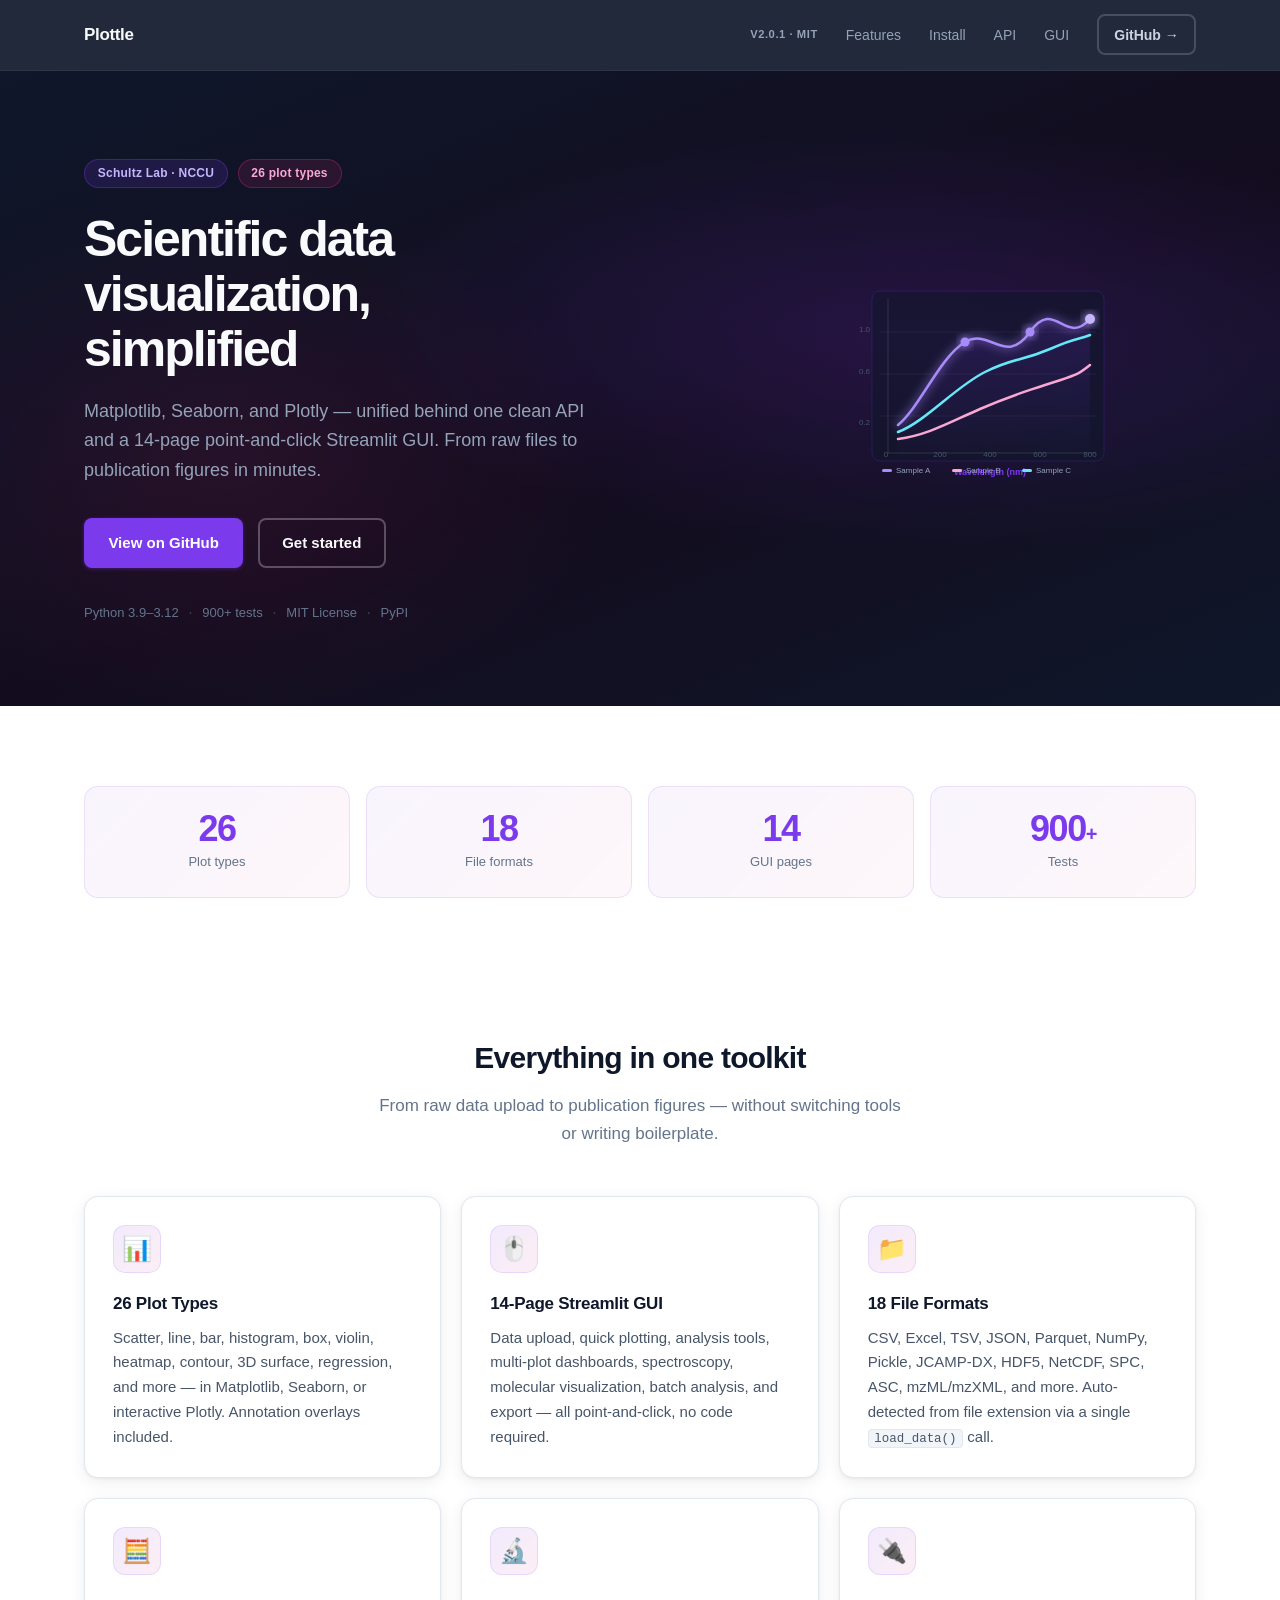
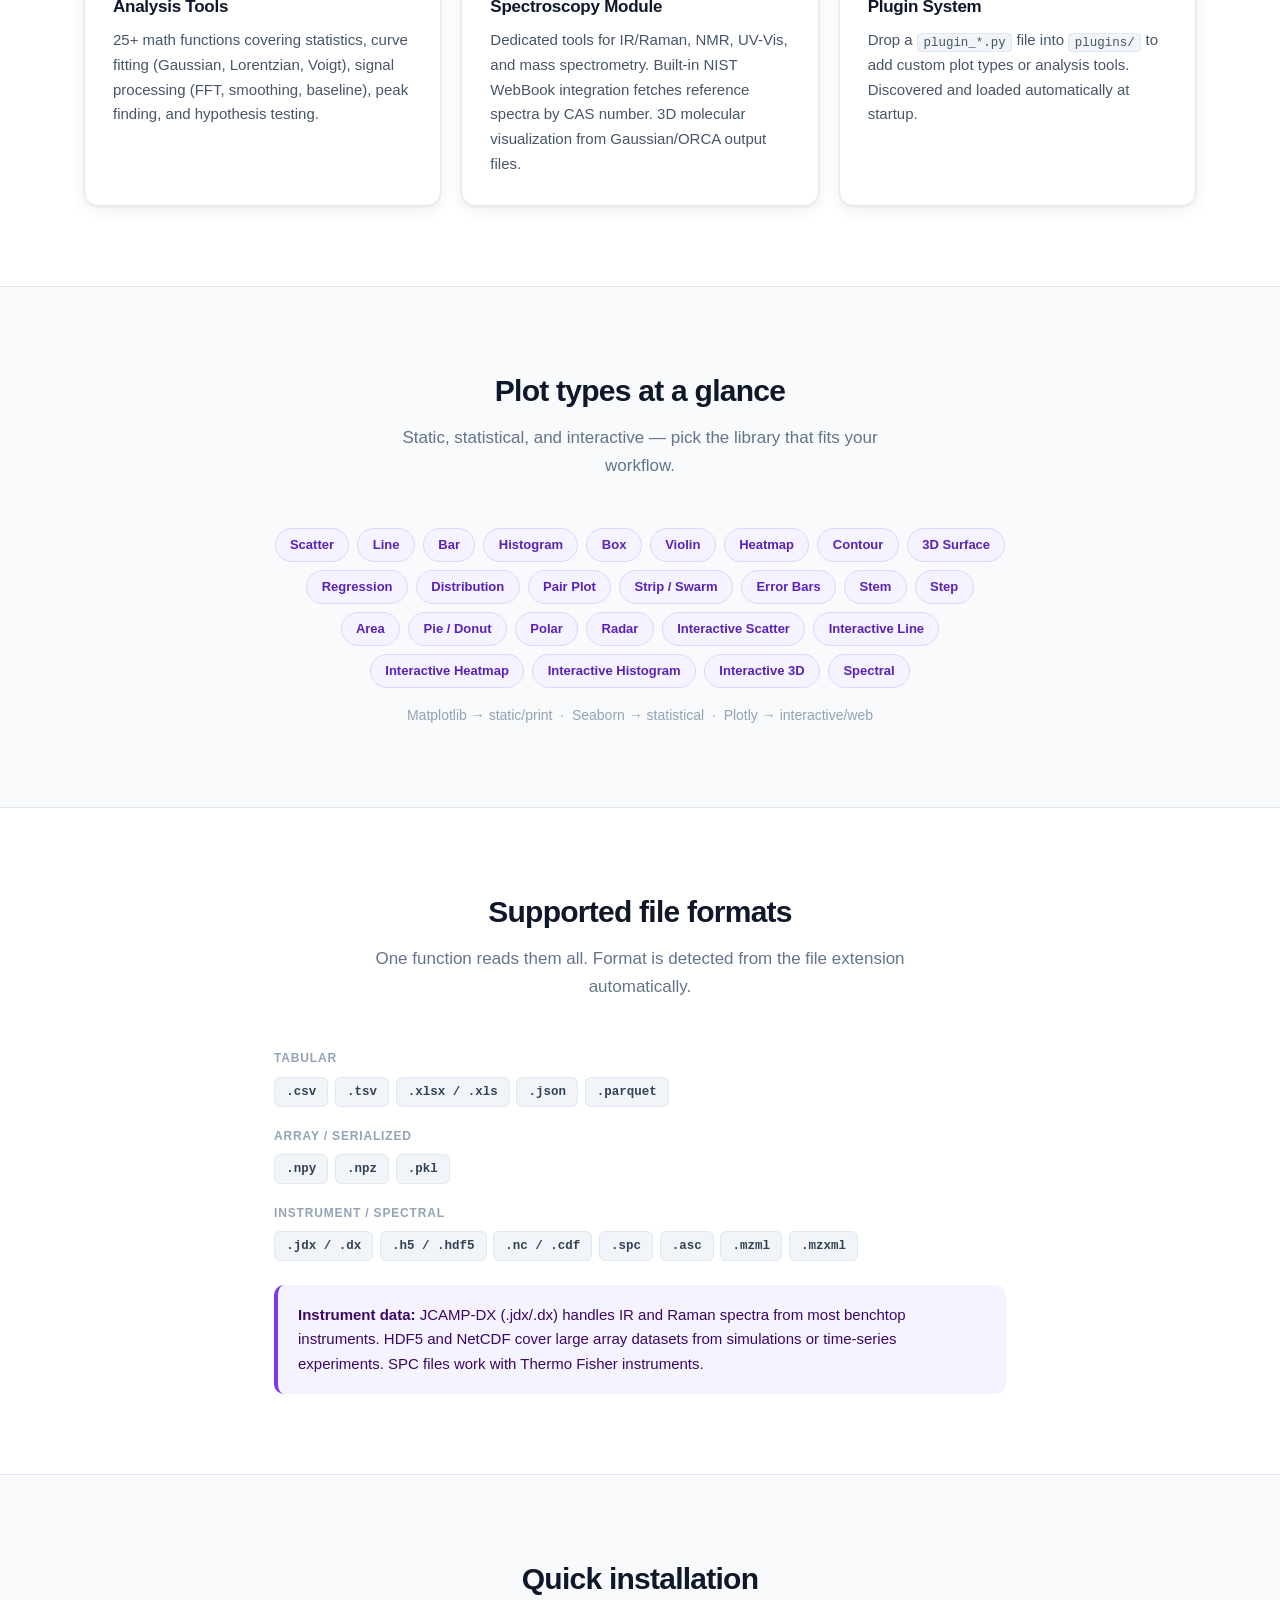
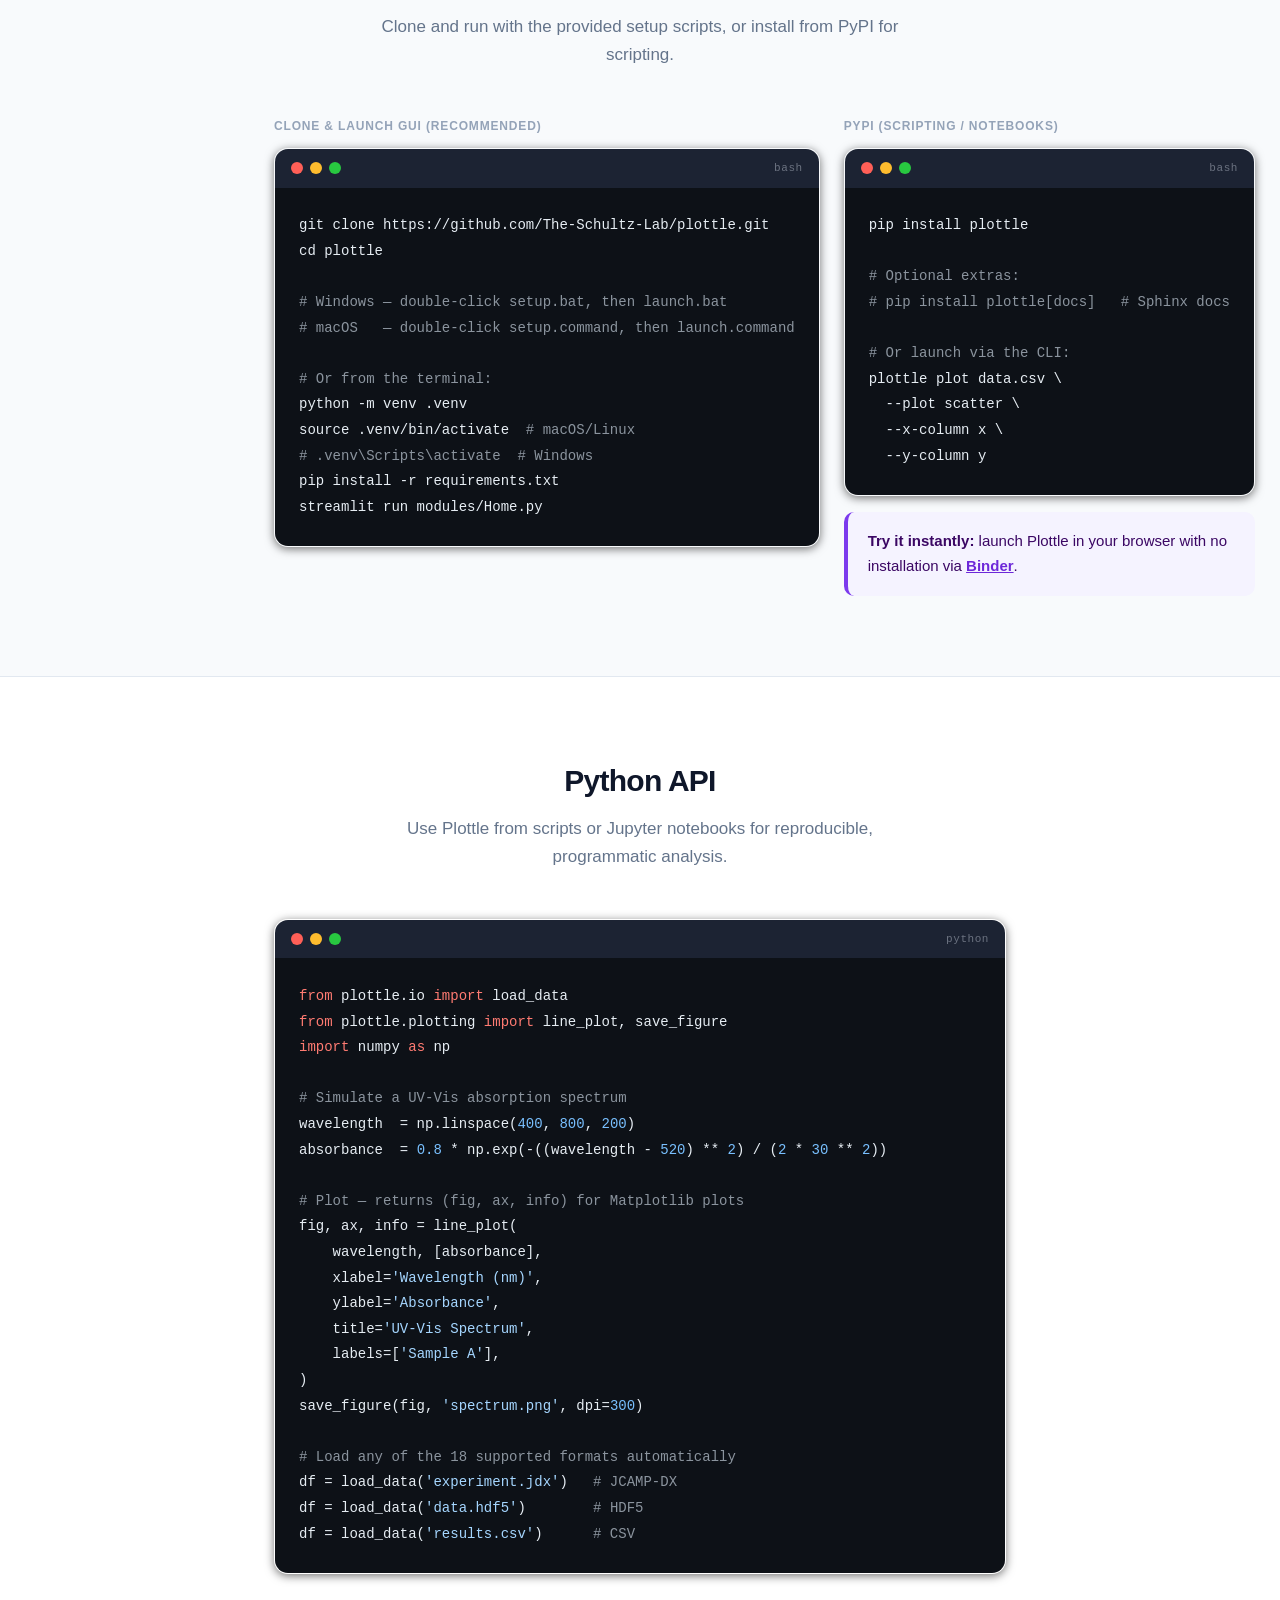
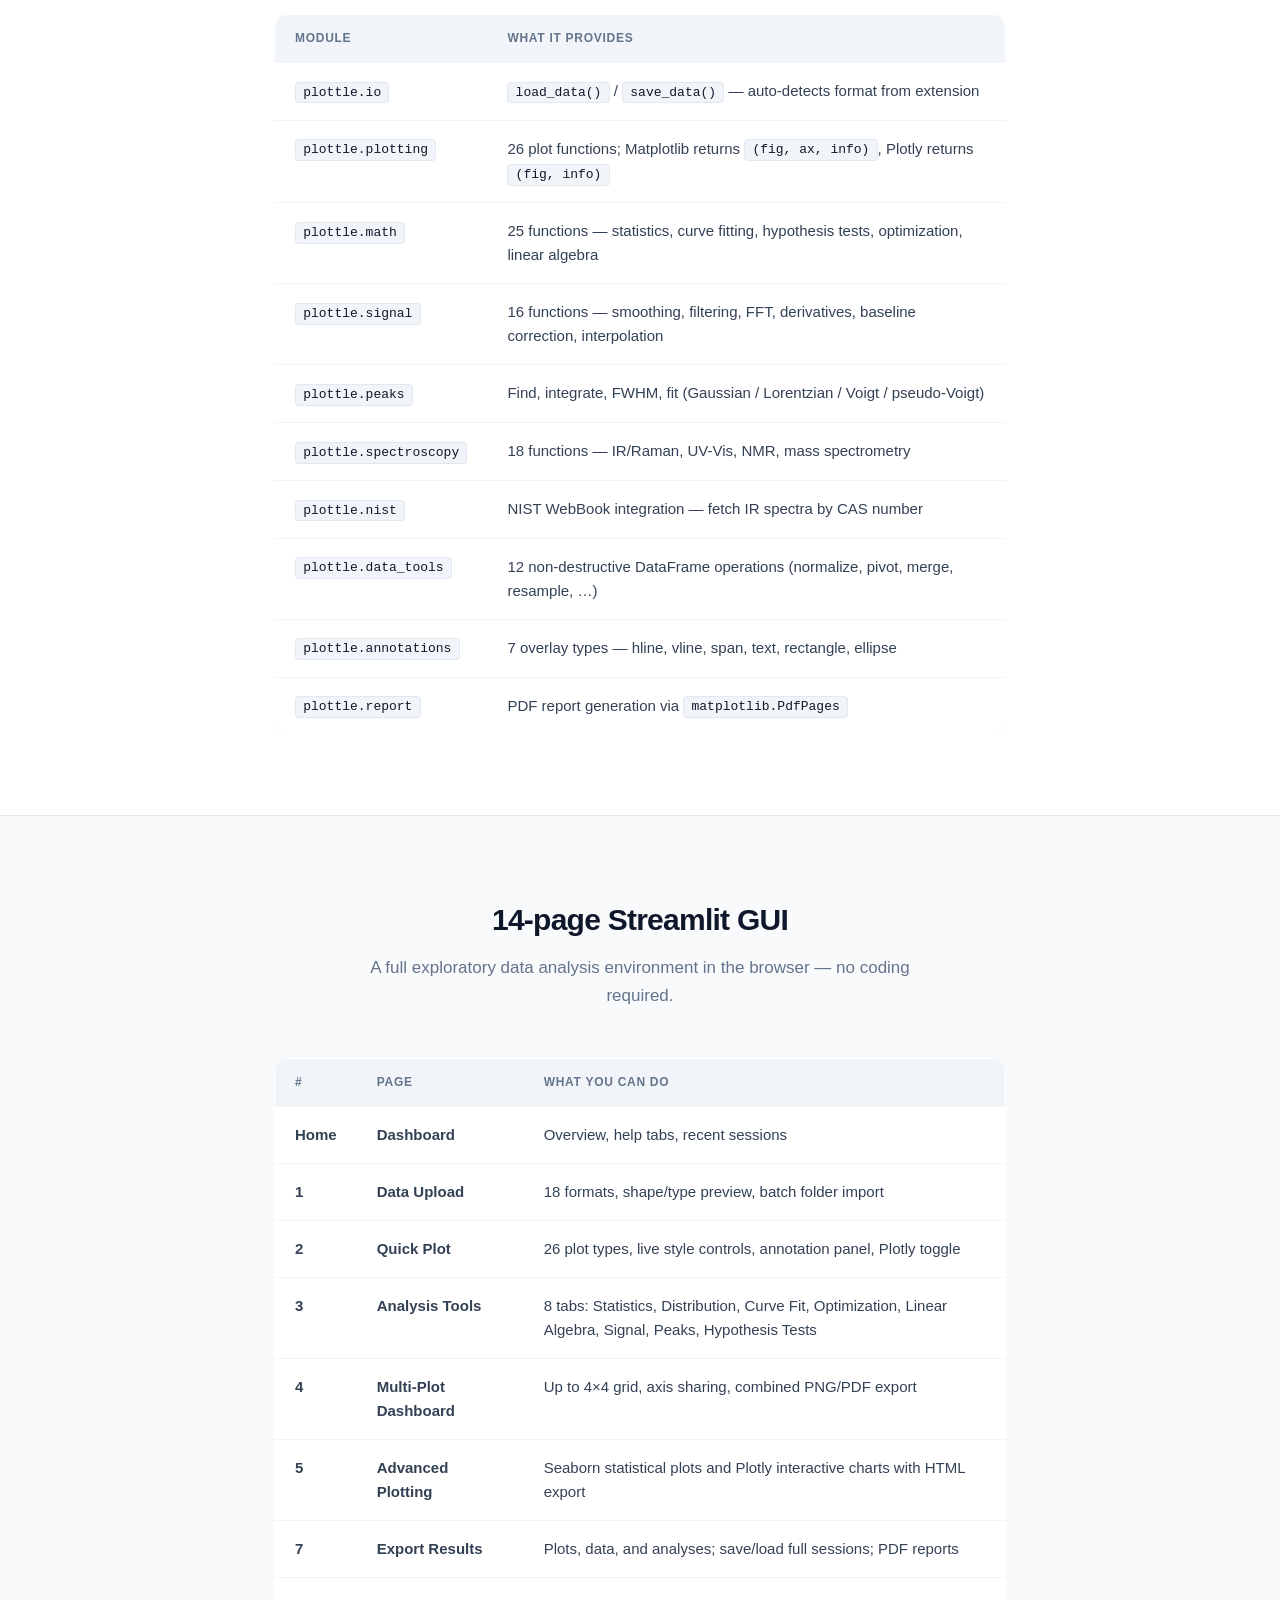
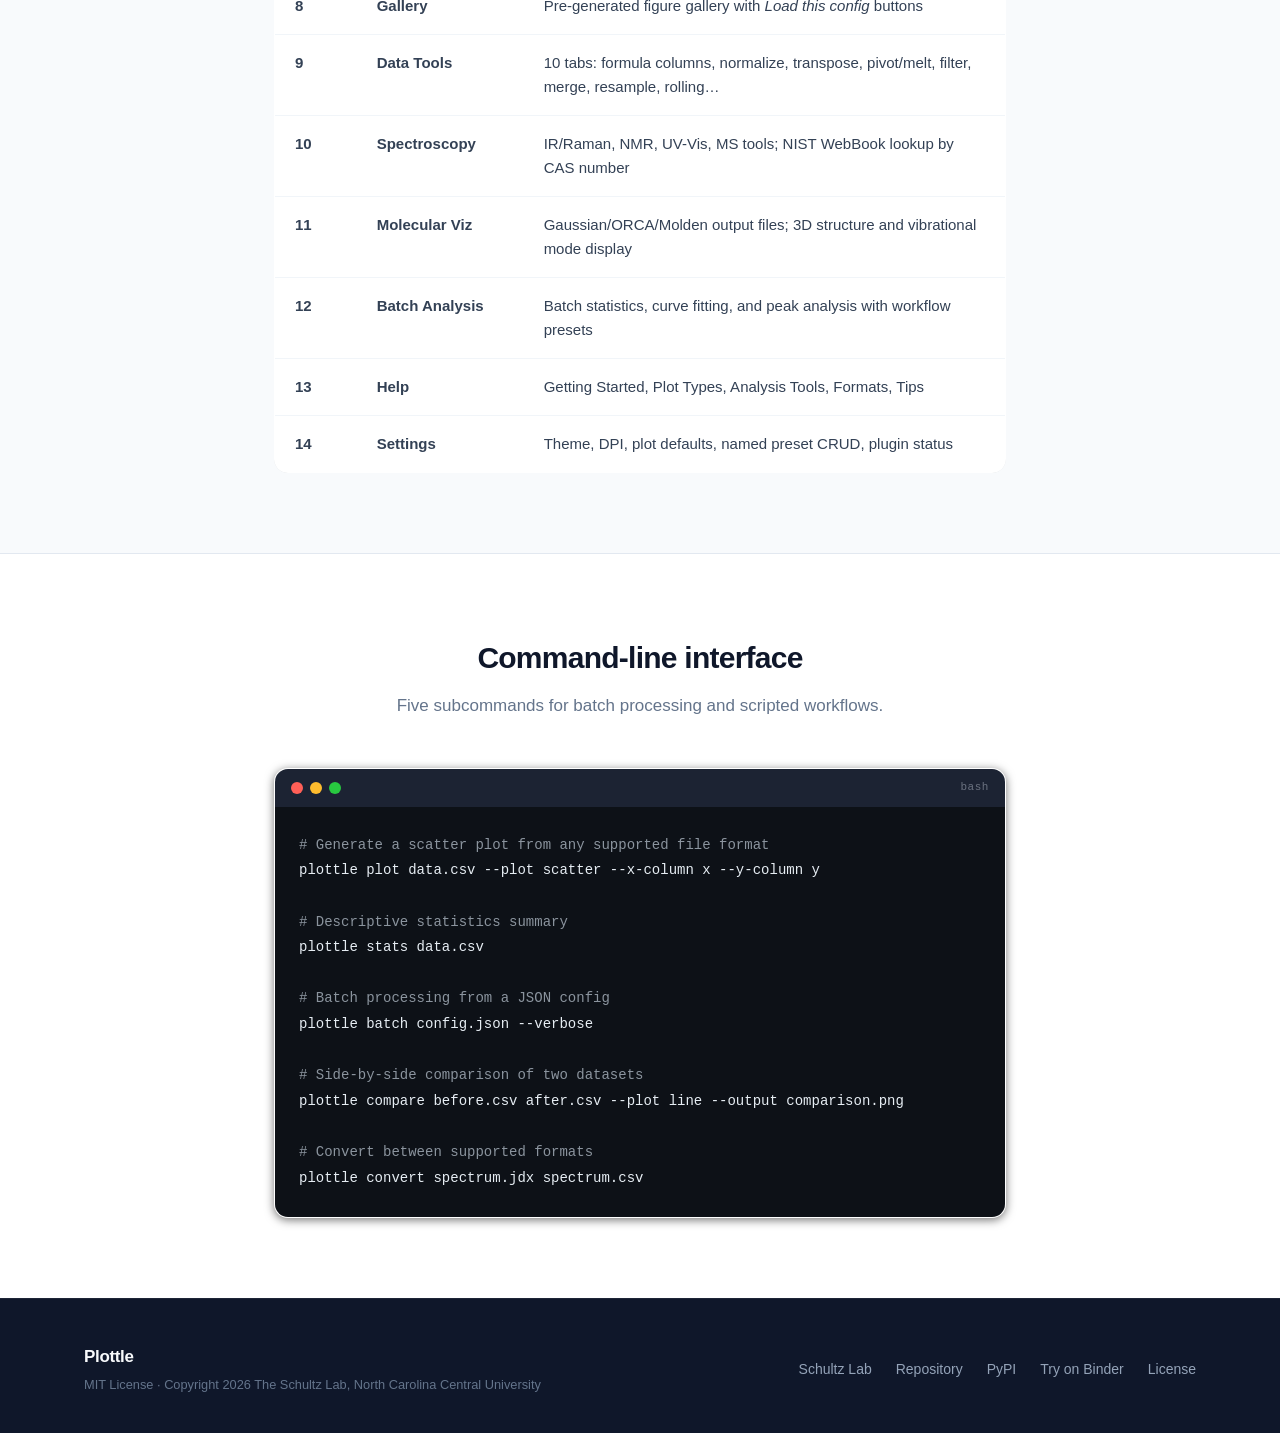
==== docs/index.html @ 5084923c "Add static docs and simplify GH Pages workflow Add a generated static site at docs/index.html and si" ====
<!DOCTYPE html>
<html lang="en">
<head>
  <meta charset="UTF-8">
  <meta name="viewport" content="width=device-width, initial-scale=1.0">
  <title>Plottle — Scientific Data Visualization for Python</title>
  <meta name="description" content="A general-purpose Python toolkit for scientific data visualization and analysis. 26 plot types, 14-page Streamlit GUI, 18 file formats, and a full Python API.">
  <meta property="og:title" content="Plottle">
  <meta property="og:description" content="Scientific data visualization for Python — Matplotlib, Seaborn, and Plotly behind one clean API and a point-and-click GUI.">
  <meta property="og:type" content="website">
  <meta name="twitter:card" content="summary">
  <meta name="theme-color" content="#0f172a">
  <style>
    /* ── Reset & Base ───────────────────────────────────────────────────── */
    *, *::before, *::after { box-sizing: border-box; margin: 0; padding: 0; }
    html { scroll-behavior: smooth; font-size: 16px; }
    body {
      font-family: Inter, 'Segoe UI', -apple-system, BlinkMacSystemFont,
                   'Helvetica Neue', Arial, sans-serif;
      background: #ffffff;
      color: #334155;
      line-height: 1.6;
      -webkit-font-smoothing: antialiased;
    }
    a { color: inherit; }
    img, svg { display: block; max-width: 100%; }

    /* ── Containers ─────────────────────────────────────────────────────── */
    .container        { max-width: 1160px; margin: 0 auto; padding: 0 1.5rem; }
    .container--narrow { max-width: 780px;  margin: 0 auto; padding: 0 1.5rem; }

    /* ── Navigation ─────────────────────────────────────────────────────── */
    .nav {
      position: sticky; top: 0; z-index: 100;
      background: rgba(15, 23, 42, 0.92);
      backdrop-filter: blur(14px);
      -webkit-backdrop-filter: blur(14px);
      border-bottom: 1px solid rgba(255,255,255,0.06);
    }
    .nav__inner {
      display: flex; align-items: center; gap: 1.75rem;
      padding: 0.9rem 1.5rem; max-width: 1160px; margin: 0 auto;
    }
    .nav__logo {
      font-weight: 700; font-size: 1.0625rem; color: #f8fafc;
      letter-spacing: -0.02em; margin-right: auto; text-decoration: none;
    }
    .nav__badge {
      font-size: 0.7rem; font-weight: 600; letter-spacing: 0.05em;
      color: #94a3b8; text-transform: uppercase;
    }
    .nav__link {
      font-size: 0.875rem; font-weight: 500; color: #94a3b8;
      text-decoration: none; transition: color 0.15s;
    }
    .nav__link:hover { color: #e2e8f0; }
    @media (max-width: 640px) { .nav__badge, .nav__link { display: none; } }

    /* ── Buttons ────────────────────────────────────────────────────────── */
    .btn {
      display: inline-flex; align-items: center; gap: 0.45rem;
      padding: 0.7rem 1.4rem; border-radius: 8px;
      font-size: 0.9375rem; font-weight: 600;
      text-decoration: none; border: 2px solid transparent;
      transition: all 0.18s ease; cursor: pointer; white-space: nowrap;
    }
    .btn--primary {
      background: #7c3aed; color: #ffffff;
      box-shadow: 0 1px 4px rgba(124,58,237,0.35);
    }
    .btn--primary:hover {
      background: #6d28d9;
      box-shadow: 0 4px 18px rgba(124,58,237,0.55);
      transform: translateY(-1px);
    }
    .btn--outline {
      background: transparent; color: #f8fafc;
      border-color: rgba(248,250,252,0.28);
    }
    .btn--outline:hover {
      background: rgba(248,250,252,0.07);
      border-color: rgba(248,250,252,0.55);
    }
    .btn--ghost {
      background: transparent; color: #cbd5e1;
      border-color: rgba(203,213,225,0.22);
      padding: 0.45rem 0.95rem; font-size: 0.875rem;
    }
    .btn--ghost:hover { background: rgba(255,255,255,0.07); color: #f8fafc; }

    /* ── Pills / Badges ─────────────────────────────────────────────────── */
    .pill {
      display: inline-flex; align-items: center;
      padding: 0.25rem 0.8rem; border-radius: 999px;
      font-size: 0.75rem; font-weight: 600; letter-spacing: 0.02em;
      background: rgba(124,58,237,0.15);
      border: 1px solid rgba(124,58,237,0.35);
      color: #c4b5fd;
    }
    .pill--pink {
      background: rgba(219,39,119,0.13);
      border-color: rgba(219,39,119,0.35);
      color: #f9a8d4;
    }
    .badge {
      display: inline-flex; align-items: center;
      padding: 0.22rem 0.65rem; border-radius: 999px;
      font-size: 0.75rem; font-weight: 600;
    }
    .badge--full    { background: #d1fae5; color: #065f46; }
    .badge--partial { background: #fef3c7; color: #92400e; }
    .badge--pypi    { background: #ede9fe; color: #5b21b6; }

    /* ── Hero ───────────────────────────────────────────────────────────── */
    .hero {
      background:
        radial-gradient(ellipse 75% 55% at 72% 42%, rgba(124,58,237,0.18) 0%, transparent 60%),
        radial-gradient(ellipse 55% 75% at 18% 62%, rgba(219,39,119,0.10) 0%, transparent 54%),
        linear-gradient(158deg, #0f172a 0%, #130c1e 55%, #0f172a 100%);
      padding: 5.5rem 0 5rem;
      overflow: hidden;
    }
    .hero__inner {
      display: grid;
      grid-template-columns: 3fr 2fr;
      gap: 3.5rem;
      align-items: center;
    }
    .hero__eyebrow { display: flex; gap: 0.6rem; flex-wrap: wrap; margin-bottom: 1.5rem; }
    .hero__title {
      font-size: clamp(2.25rem, 5vw, 3.125rem);
      font-weight: 800; line-height: 1.1; letter-spacing: -0.04em;
      color: #f8fafc; margin-bottom: 1.25rem;
    }
    .hero__subtitle {
      font-size: 1.125rem; color: #94a3b8; line-height: 1.65;
      max-width: 520px; margin-bottom: 2rem;
    }
    .hero__actions { display: flex; gap: 0.9rem; flex-wrap: wrap; margin-bottom: 2rem; }
    .hero__meta { display: flex; align-items: center; gap: 0.6rem; flex-wrap: wrap; }
    .hero__stat { font-size: 0.8125rem; color: #64748b; font-weight: 500; }
    .hero__sep  { color: #334155; }
    .hero__visual { display: flex; justify-content: center; align-items: center; }
    @media (max-width: 768px) {
      .hero__inner { grid-template-columns: 1fr; }
      .hero__visual { display: none; }
    }

    /* Animated chart SVG */
    .chart-svg { width: 270px; height: 230px; }
    .chart-line {
      fill: none; stroke-width: 2.5; stroke-linecap: round; stroke-linejoin: round;
    }
    .chart-line--main { stroke: #a78bfa; stroke-dasharray: 320; stroke-dashoffset: 320; }
    .chart-line--secondary { stroke: #f9a8d4; stroke-dasharray: 280; stroke-dashoffset: 280; }
    .chart-line--tertiary { stroke: #67e8f9; stroke-dasharray: 260; stroke-dashoffset: 260; }
    @keyframes drawLine {
      to { stroke-dashoffset: 0; }
    }
    .chart-line--main      { animation: drawLine 1.8s cubic-bezier(.4,0,.2,1) 0.2s forwards; }
    .chart-line--secondary { animation: drawLine 1.8s cubic-bezier(.4,0,.2,1) 0.6s forwards; }
    .chart-line--tertiary  { animation: drawLine 1.8s cubic-bezier(.4,0,.2,1) 1.0s forwards; }
    .chart-dot { animation: popIn 0.4s cubic-bezier(.34,1.56,.64,1) both; }
    @keyframes popIn {
      from { transform: scale(0); opacity: 0; }
      to   { transform: scale(1); opacity: 1; }
    }
    @media (prefers-reduced-motion: reduce) {
      .chart-line { animation: none; stroke-dashoffset: 0; }
      .chart-dot  { animation: none; }
    }

    /* ── Sections ───────────────────────────────────────────────────────── */
    .section { padding: 5rem 0; background: #ffffff; }
    .section--tinted {
      background: #f8fafc;
      border-top: 1px solid #e2e8f0;
      border-bottom: 1px solid #e2e8f0;
    }
    .section__title {
      font-size: clamp(1.5rem, 3vw, 1.875rem);
      font-weight: 700; color: #0f172a;
      text-align: center; margin-bottom: 0.6rem;
      letter-spacing: -0.025em;
    }
    .section__subtitle {
      font-size: 1.0625rem; color: #64748b;
      text-align: center; max-width: 540px;
      margin: 0 auto 3rem; line-height: 1.65;
    }
    .section__note {
      font-size: 0.875rem; color: #94a3b8;
      text-align: center; margin-top: 1rem;
    }

    /* ── Feature Cards ──────────────────────────────────────────────────── */
    .features-grid {
      display: grid;
      grid-template-columns: repeat(3, 1fr);
      gap: 1.25rem;
    }
    @media (max-width: 900px) { .features-grid { grid-template-columns: repeat(2, 1fr); } }
    @media (max-width: 560px) { .features-grid { grid-template-columns: 1fr; } }

    .card {
      background: #ffffff;
      border-radius: 14px;
      border: 1px solid #e2e8f0;
      padding: 1.75rem;
      box-shadow: 0 1px 3px rgba(0,0,0,.05), 0 4px 16px rgba(0,0,0,.07);
      transition: transform 0.2s ease, box-shadow 0.2s ease;
    }
    .card:hover {
      transform: translateY(-3px);
      box-shadow: 0 4px 8px rgba(0,0,0,.07), 0 14px 36px rgba(124,58,237,.15);
    }
    .feature-card__icon {
      width: 48px; height: 48px; border-radius: 12px;
      display: flex; align-items: center; justify-content: center;
      font-size: 1.5rem; margin-bottom: 1.1rem;
      background: linear-gradient(135deg, rgba(124,58,237,0.10), rgba(219,39,119,0.08));
      border: 1px solid rgba(124,58,237,0.12);
    }
    .feature-card__title {
      font-size: 1.0625rem; font-weight: 700;
      color: #0f172a; margin-bottom: 0.5rem;
      letter-spacing: -0.015em;
    }
    .feature-card__body { font-size: 0.9375rem; color: #475569; line-height: 1.65; }

    /* ── Count cards (stat strip) ───────────────────────────────────────── */
    .stat-strip {
      display: grid;
      grid-template-columns: repeat(4, 1fr);
      gap: 1rem; margin-bottom: 3.5rem;
    }
    @media (max-width: 720px) { .stat-strip { grid-template-columns: repeat(2, 1fr); } }
    @media (max-width: 400px) { .stat-strip { grid-template-columns: 1fr; } }
    .stat-card {
      text-align: center; padding: 1.5rem 1rem;
      background: linear-gradient(135deg, rgba(124,58,237,0.05), rgba(219,39,119,0.04));
      border: 1px solid rgba(124,58,237,0.12);
      border-radius: 14px;
    }
    .stat-card__num {
      font-size: 2.25rem; font-weight: 800; color: #7c3aed;
      letter-spacing: -0.04em; line-height: 1;
    }
    .stat-card__label { font-size: 0.8125rem; color: #64748b; margin-top: 0.35rem; font-weight: 500; }

    /* ── Data Tables ────────────────────────────────────────────────────── */
    .table-wrap { overflow-x: auto; border-radius: 14px; }
    .data-table {
      width: 100%; border-collapse: collapse;
      background: #ffffff;
      box-shadow: 0 1px 3px rgba(0,0,0,.05), 0 4px 14px rgba(0,0,0,.07);
      border: 1px solid #e2e8f0; border-radius: 14px; overflow: hidden;
    }
    .data-table thead { background: #f1f5f9; }
    .data-table th {
      padding: 0.875rem 1.25rem; text-align: left;
      font-size: 0.75rem; font-weight: 700;
      text-transform: uppercase; letter-spacing: 0.06em; color: #64748b;
    }
    .data-table td {
      padding: 1rem 1.25rem;
      border-top: 1px solid #f1f5f9;
      font-size: 0.9375rem; color: #334155; vertical-align: top;
    }
    .data-table tbody tr:hover { background: #f8fafc; }
    .data-table code {
      font-family: 'Cascadia Code', 'Fira Code', 'Consolas', monospace;
      font-size: 0.8125rem; background: #f1f5f9;
      border: 1px solid #e2e8f0; border-radius: 4px;
      padding: 0.15rem 0.45rem; color: #0f172a;
    }
    .td-num {
      font-weight: 700; color: #94a3b8;
      font-size: 0.8125rem; white-space: nowrap;
    }
    .td-muted { font-size: 0.875rem; color: #64748b; margin-top: 0.2rem; }

    /* ── Code Block ─────────────────────────────────────────────────────── */
    .code-block {
      border-radius: 14px; overflow: hidden;
      box-shadow: 0 2px 10px rgba(0,0,0,.55);
      border: 1px solid rgba(255,255,255,0.05);
    }
    .code-block__bar {
      background: #1c2333; padding: 0.65rem 1rem;
      display: flex; align-items: center; gap: 0.45rem;
    }
    .code-block__dot { width: 12px; height: 12px; border-radius: 50%; }
    .code-block__dot--red    { background: #ff5f57; }
    .code-block__dot--yellow { background: #febc2e; }
    .code-block__dot--green  { background: #28c840; }
    .code-block__label {
      margin-left: auto; font-size: 0.6875rem;
      color: #6b7280; font-family: monospace; letter-spacing: 0.05em;
    }
    .code-block pre {
      background: #0d1117; padding: 1.6rem 1.5rem;
      margin: 0; overflow-x: auto;
    }
    .code-block code {
      font-family: 'Cascadia Code', 'Fira Code', 'Consolas', 'Monaco', monospace;
      font-size: 0.875rem; line-height: 1.75; color: #e6edf3;
      background: none; border: none; padding: 0;
    }
    .c { color: #8b949e; }   /* comment */
    .k { color: #ff7b72; }   /* keyword */
    .s { color: #a5d6ff; }   /* string */
    .p { color: #c792ea; }   /* prompt / special / purple */
    .n { color: #79c0ff; }   /* name / blue */

    /* ── Callout ────────────────────────────────────────────────────────── */
    .callout {
      margin-top: 1.5rem; padding: 1.1rem 1.25rem;
      border-radius: 10px; border-left: 4px solid;
      font-size: 0.9375rem; line-height: 1.65;
    }
    .callout--info { background: #f5f3ff; border-color: #7c3aed; color: #3b0764; }
    .callout a { color: #6d28d9; font-weight: 600; }

    /* ── Two-col install layout ─────────────────────────────────────────── */
    .install-grid {
      display: grid; grid-template-columns: 1fr 1fr; gap: 1.5rem;
      align-items: start;
    }
    @media (max-width: 720px) { .install-grid { grid-template-columns: 1fr; } }
    .install-label {
      font-size: 0.75rem; font-weight: 700; text-transform: uppercase;
      letter-spacing: 0.07em; color: #94a3b8; margin-bottom: 0.75rem;
    }

    /* ── Plot type pills ────────────────────────────────────────────────── */
    .type-cloud {
      display: flex; gap: 0.5rem; flex-wrap: wrap;
      margin-top: 1.75rem; justify-content: center;
    }
    .type-pill {
      padding: 0.35rem 0.9rem; border-radius: 999px;
      background: #f5f3ff; border: 1px solid #ddd6fe;
      color: #5b21b6; font-size: 0.8125rem; font-weight: 600;
    }

    /* ── Format category chips ──────────────────────────────────────────── */
    .format-group { margin-bottom: 1.25rem; }
    .format-group__label {
      font-size: 0.75rem; font-weight: 700; text-transform: uppercase;
      letter-spacing: 0.07em; color: #94a3b8; margin-bottom: 0.5rem;
    }
    .format-chips { display: flex; gap: 0.4rem; flex-wrap: wrap; }
    .chip {
      padding: 0.25rem 0.7rem; border-radius: 6px;
      font-family: 'Cascadia Code', 'Fira Code', 'Consolas', monospace;
      font-size: 0.78125rem; font-weight: 600;
      background: #f1f5f9; border: 1px solid #e2e8f0; color: #334155;
    }

    /* ── Footer ─────────────────────────────────────────────────────────── */
    .footer {
      background: #0f172a;
      border-top: 1px solid rgba(255,255,255,0.06);
      padding: 2.75rem 0;
    }
    .footer__inner {
      display: flex; align-items: center;
      justify-content: space-between; flex-wrap: wrap; gap: 1.25rem;
    }
    .footer__name { font-weight: 700; color: #f8fafc; font-size: 1.0625rem; letter-spacing: -0.02em; }
    .footer__copy { display: block; font-size: 0.8rem; color: #64748b; margin-top: 0.3rem; }
    .footer__links { display: flex; gap: 1.5rem; flex-wrap: wrap; }
    .footer__links a {
      color: #94a3b8; text-decoration: none;
      font-size: 0.875rem; transition: color 0.15s;
    }
    .footer__links a:hover { color: #e2e8f0; }
  </style>
</head>
<body>

<!-- ── Navigation ──────────────────────────────────────────────────────── -->
<nav class="nav" role="navigation">
  <div class="nav__inner">
    <a class="nav__logo" href="#">Plottle</a>
    <span class="nav__badge">v2.0.1 &middot; MIT</span>
    <a class="nav__link" href="#features">Features</a>
    <a class="nav__link" href="#install">Install</a>
    <a class="nav__link" href="#api">API</a>
    <a class="nav__link" href="#gui">GUI</a>
    <a class="btn btn--ghost" href="https://github.com/The-Schultz-Lab/plottle">GitHub &rarr;</a>
  </div>
</nav>

<!-- ── Hero ────────────────────────────────────────────────────────────── -->
<section class="hero">
  <div class="container">
    <div class="hero__inner">

      <div class="hero__text">
        <div class="hero__eyebrow">
          <span class="pill">Schultz Lab &middot; NCCU</span>
          <span class="pill pill--pink">26 plot types</span>
        </div>
        <h1 class="hero__title">Scientific data<br>visualization,<br>simplified</h1>
        <p class="hero__subtitle">
          Matplotlib, Seaborn, and Plotly &mdash; unified behind one clean API and
          a 14-page point-and-click Streamlit GUI. From raw files to publication
          figures in minutes.
        </p>
        <div class="hero__actions">
          <a class="btn btn--primary" href="https://github.com/The-Schultz-Lab/plottle">
            View on GitHub
          </a>
          <a class="btn btn--outline" href="#install">Get started</a>
        </div>
        <div class="hero__meta">
          <span class="hero__stat">Python 3.9&ndash;3.12</span>
          <span class="hero__sep">&middot;</span>
          <span class="hero__stat">900+ tests</span>
          <span class="hero__sep">&middot;</span>
          <span class="hero__stat">MIT License</span>
          <span class="hero__sep">&middot;</span>
          <span class="hero__stat">PyPI</span>
        </div>
      </div>

      <!-- Animated line chart -->
      <div class="hero__visual" aria-hidden="true">
        <svg class="chart-svg" viewBox="0 0 270 230" xmlns="http://www.w3.org/2000/svg">
          <defs>
            <filter id="glow" x="-50%" y="-50%" width="200%" height="200%">
              <feGaussianBlur stdDeviation="5" result="blur"/>
              <feMerge><feMergeNode in="blur"/><feMergeNode in="SourceGraphic"/></feMerge>
            </filter>
          </defs>

          <!-- Chart frame -->
          <rect x="22" y="14" width="232" height="170" rx="8"
                fill="rgba(15,23,42,0.55)" stroke="rgba(124,58,237,0.20)" stroke-width="1"/>

          <!-- Grid lines (horizontal) -->
          <line x1="30" y1="55"  x2="246" y2="55"  stroke="rgba(255,255,255,0.06)" stroke-width="1"/>
          <line x1="30" y1="97"  x2="246" y2="97"  stroke="rgba(255,255,255,0.06)" stroke-width="1"/>
          <line x1="30" y1="139" x2="246" y2="139" stroke="rgba(255,255,255,0.06)" stroke-width="1"/>

          <!-- Y-axis -->
          <line x1="38" y1="22" x2="38" y2="176" stroke="rgba(255,255,255,0.12)" stroke-width="1"/>
          <!-- X-axis -->
          <line x1="38" y1="176" x2="246" y2="176" stroke="rgba(255,255,255,0.12)" stroke-width="1"/>

          <!-- Area fill under main line (gradient) -->
          <defs>
            <linearGradient id="areaGrad" x1="0" y1="0" x2="0" y2="1">
              <stop offset="0%" stop-color="#7c3aed" stop-opacity="0.22"/>
              <stop offset="100%" stop-color="#7c3aed" stop-opacity="0.02"/>
            </linearGradient>
          </defs>
          <path d="M 48 148 C 70 130, 90 80, 115 65 S 155 90, 180 55 S 215 70, 240 42 L 240 176 L 48 176 Z"
                fill="url(#areaGrad)" opacity="0.7"/>

          <!-- Main line (violet) -->
          <path class="chart-line chart-line--main"
                d="M 48 148 C 70 130, 90 80, 115 65 S 155 90, 180 55 S 215 70, 240 42"
                filter="url(#glow)"/>

          <!-- Secondary line (pink) -->
          <path class="chart-line chart-line--secondary"
                d="M 48 162 C 78 158, 100 145, 130 132 S 165 118, 195 108 S 225 100, 240 88"/>

          <!-- Tertiary line (cyan) -->
          <path class="chart-line chart-line--tertiary"
                d="M 48 155 C 75 145, 105 110, 135 95 S 170 85, 200 72 S 228 63, 240 58"/>

          <!-- Key data points on main line -->
          <circle class="chart-dot" cx="115" cy="65" r="4.5" fill="#a78bfa"
                  filter="url(#glow)" style="transform-origin:115px 65px; animation-delay:1.4s"/>
          <circle class="chart-dot" cx="180" cy="55" r="4.5" fill="#a78bfa"
                  filter="url(#glow)" style="transform-origin:180px 55px; animation-delay:1.6s"/>
          <circle class="chart-dot" cx="240" cy="42" r="5"   fill="#c4b5fd"
                  filter="url(#glow)" style="transform-origin:240px 42px; animation-delay:1.9s"/>

          <!-- Axis tick labels -->
          <text x="36" y="180" font-size="8" fill="#475569" text-anchor="middle">0</text>
          <text x="90" y="180" font-size="8" fill="#475569" text-anchor="middle">200</text>
          <text x="140" y="180" font-size="8" fill="#475569" text-anchor="middle">400</text>
          <text x="190" y="180" font-size="8" fill="#475569" text-anchor="middle">600</text>
          <text x="240" y="180" font-size="8" fill="#475569" text-anchor="middle">800</text>
          <text x="20" y="148" font-size="8" fill="#475569" text-anchor="end">0.2</text>
          <text x="20" y="97"  font-size="8" fill="#475569" text-anchor="end">0.6</text>
          <text x="20" y="55"  font-size="8" fill="#475569" text-anchor="end">1.0</text>

          <!-- X-axis label -->
          <text x="140" y="198" font-size="9" fill="#7c3aed" text-anchor="middle" font-weight="600">Wavelength (nm)</text>

          <!-- Legend -->
          <rect x="32" y="192" width="10" height="3" rx="1.5" fill="#a78bfa"/>
          <text x="46" y="196" font-size="8" fill="#94a3b8">Sample A</text>
          <rect x="102" y="192" width="10" height="3" rx="1.5" fill="#f9a8d4"/>
          <text x="116" y="196" font-size="8" fill="#94a3b8">Sample B</text>
          <rect x="172" y="192" width="10" height="3" rx="1.5" fill="#67e8f9"/>
          <text x="186" y="196" font-size="8" fill="#94a3b8">Sample C</text>
        </svg>
      </div>

    </div>
  </div>
</section>

<!-- ── At-a-glance stats ─────────────────────────────────────────────────── -->
<section class="section" style="padding-bottom: 0;">
  <div class="container">
    <div class="stat-strip">
      <div class="stat-card">
        <div class="stat-card__num">26</div>
        <div class="stat-card__label">Plot types</div>
      </div>
      <div class="stat-card">
        <div class="stat-card__num">18</div>
        <div class="stat-card__label">File formats</div>
      </div>
      <div class="stat-card">
        <div class="stat-card__num">14</div>
        <div class="stat-card__label">GUI pages</div>
      </div>
      <div class="stat-card">
        <div class="stat-card__num">900<span style="font-size:1.25rem">+</span></div>
        <div class="stat-card__label">Tests</div>
      </div>
    </div>
  </div>
</section>

<!-- ── Features ─────────────────────────────────────────────────────────── -->
<section class="section" id="features">
  <div class="container">
    <h2 class="section__title">Everything in one toolkit</h2>
    <p class="section__subtitle">
      From raw data upload to publication figures &mdash; without switching tools
      or writing boilerplate.
    </p>
    <div class="features-grid">

      <div class="card">
        <div class="feature-card__icon">📊</div>
        <div class="feature-card__title">26 Plot Types</div>
        <p class="feature-card__body">
          Scatter, line, bar, histogram, box, violin, heatmap, contour, 3D surface,
          regression, and more &mdash; in Matplotlib, Seaborn, or interactive Plotly.
          Annotation overlays included.
        </p>
      </div>

      <div class="card">
        <div class="feature-card__icon">🖱️</div>
        <div class="feature-card__title">14-Page Streamlit GUI</div>
        <p class="feature-card__body">
          Data upload, quick plotting, analysis tools, multi-plot dashboards,
          spectroscopy, molecular visualization, batch analysis, and export &mdash;
          all point-and-click, no code required.
        </p>
      </div>

      <div class="card">
        <div class="feature-card__icon">📁</div>
        <div class="feature-card__title">18 File Formats</div>
        <p class="feature-card__body">
          CSV, Excel, TSV, JSON, Parquet, NumPy, Pickle, JCAMP-DX, HDF5, NetCDF,
          SPC, ASC, mzML/mzXML, and more. Auto-detected from file extension via a
          single <code style="font-size:.78rem;background:#f1f5f9;border:1px solid #e2e8f0;border-radius:4px;padding:.1rem .35rem">load_data()</code> call.
        </p>
      </div>

      <div class="card">
        <div class="feature-card__icon">🧮</div>
        <div class="feature-card__title">Analysis Tools</div>
        <p class="feature-card__body">
          25+ math functions covering statistics, curve fitting (Gaussian, Lorentzian,
          Voigt), signal processing (FFT, smoothing, baseline), peak finding, and
          hypothesis testing.
        </p>
      </div>

      <div class="card">
        <div class="feature-card__icon">🔬</div>
        <div class="feature-card__title">Spectroscopy Module</div>
        <p class="feature-card__body">
          Dedicated tools for IR/Raman, NMR, UV-Vis, and mass spectrometry.
          Built-in NIST WebBook integration fetches reference spectra by CAS number.
          3D molecular visualization from Gaussian/ORCA output files.
        </p>
      </div>

      <div class="card">
        <div class="feature-card__icon">🔌</div>
        <div class="feature-card__title">Plugin System</div>
        <p class="feature-card__body">
          Drop a <code style="font-size:.78rem;background:#f1f5f9;border:1px solid #e2e8f0;border-radius:4px;padding:.1rem .35rem">plugin_*.py</code>
          file into <code style="font-size:.78rem;background:#f1f5f9;border:1px solid #e2e8f0;border-radius:4px;padding:.1rem .35rem">plugins/</code>
          to add custom plot types or analysis tools. Discovered and loaded
          automatically at startup.
        </p>
      </div>

    </div>
  </div>
</section>

<!-- ── Plot types ─────────────────────────────────────────────────────────── -->
<section class="section section--tinted">
  <div class="container--narrow">
    <h2 class="section__title">Plot types at a glance</h2>
    <p class="section__subtitle">
      Static, statistical, and interactive &mdash; pick the library that fits your workflow.
    </p>
    <div class="type-cloud">
      <span class="type-pill">Scatter</span>
      <span class="type-pill">Line</span>
      <span class="type-pill">Bar</span>
      <span class="type-pill">Histogram</span>
      <span class="type-pill">Box</span>
      <span class="type-pill">Violin</span>
      <span class="type-pill">Heatmap</span>
      <span class="type-pill">Contour</span>
      <span class="type-pill">3D Surface</span>
      <span class="type-pill">Regression</span>
      <span class="type-pill">Distribution</span>
      <span class="type-pill">Pair Plot</span>
      <span class="type-pill">Strip / Swarm</span>
      <span class="type-pill">Error Bars</span>
      <span class="type-pill">Stem</span>
      <span class="type-pill">Step</span>
      <span class="type-pill">Area</span>
      <span class="type-pill">Pie / Donut</span>
      <span class="type-pill">Polar</span>
      <span class="type-pill">Radar</span>
      <span class="type-pill">Interactive Scatter</span>
      <span class="type-pill">Interactive Line</span>
      <span class="type-pill">Interactive Heatmap</span>
      <span class="type-pill">Interactive Histogram</span>
      <span class="type-pill">Interactive 3D</span>
      <span class="type-pill">Spectral</span>
    </div>
    <p class="section__note">
      Matplotlib &rarr; static/print &nbsp;&middot;&nbsp;
      Seaborn &rarr; statistical &nbsp;&middot;&nbsp;
      Plotly &rarr; interactive/web
    </p>
  </div>
</section>

<!-- ── File formats ───────────────────────────────────────────────────────── -->
<section class="section">
  <div class="container--narrow">
    <h2 class="section__title">Supported file formats</h2>
    <p class="section__subtitle">
      One function reads them all. Format is detected from the file extension automatically.
    </p>

    <div class="format-group">
      <div class="format-group__label">Tabular</div>
      <div class="format-chips">
        <span class="chip">.csv</span>
        <span class="chip">.tsv</span>
        <span class="chip">.xlsx / .xls</span>
        <span class="chip">.json</span>
        <span class="chip">.parquet</span>
      </div>
    </div>

    <div class="format-group">
      <div class="format-group__label">Array / Serialized</div>
      <div class="format-chips">
        <span class="chip">.npy</span>
        <span class="chip">.npz</span>
        <span class="chip">.pkl</span>
      </div>
    </div>

    <div class="format-group">
      <div class="format-group__label">Instrument / Spectral</div>
      <div class="format-chips">
        <span class="chip">.jdx / .dx</span>
        <span class="chip">.h5 / .hdf5</span>
        <span class="chip">.nc / .cdf</span>
        <span class="chip">.spc</span>
        <span class="chip">.asc</span>
        <span class="chip">.mzml</span>
        <span class="chip">.mzxml</span>
      </div>
    </div>

    <div class="callout callout--info">
      <strong>Instrument data:</strong> JCAMP-DX (.jdx/.dx) handles IR and Raman spectra
      from most benchtop instruments. HDF5 and NetCDF cover large array datasets from
      simulations or time-series experiments. SPC files work with Thermo Fisher instruments.
    </div>
  </div>
</section>

<!-- ── Installation ──────────────────────────────────────────────────────── -->
<section class="section section--tinted" id="install">
  <div class="container--narrow">
    <h2 class="section__title">Quick installation</h2>
    <p class="section__subtitle">
      Clone and run with the provided setup scripts, or install from PyPI for scripting.
    </p>

    <div class="install-grid">
      <div>
        <div class="install-label">Clone &amp; launch GUI (recommended)</div>
        <div class="code-block">
          <div class="code-block__bar">
            <span class="code-block__dot code-block__dot--red"></span>
            <span class="code-block__dot code-block__dot--yellow"></span>
            <span class="code-block__dot code-block__dot--green"></span>
            <span class="code-block__label">bash</span>
          </div>
          <pre><code>git clone https://github.com/The-Schultz-Lab/plottle.git
cd plottle

<span class="c"># Windows — double-click setup.bat, then launch.bat</span>
<span class="c"># macOS   — double-click setup.command, then launch.command</span>

<span class="c"># Or from the terminal:</span>
python -m venv .venv
source .venv/bin/activate  <span class="c"># macOS/Linux</span>
<span class="c"># .venv\Scripts\activate  # Windows</span>
pip install -r requirements.txt
streamlit run modules/Home.py</code></pre>
        </div>
      </div>

      <div>
        <div class="install-label">PyPI (scripting / notebooks)</div>
        <div class="code-block">
          <div class="code-block__bar">
            <span class="code-block__dot code-block__dot--red"></span>
            <span class="code-block__dot code-block__dot--yellow"></span>
            <span class="code-block__dot code-block__dot--green"></span>
            <span class="code-block__label">bash</span>
          </div>
          <pre><code>pip install plottle

<span class="c"># Optional extras:</span>
<span class="c"># pip install plottle[docs]   # Sphinx docs</span>

<span class="c"># Or launch via the CLI:</span>
plottle plot data.csv \
  --plot scatter \
  --x-column x \
  --y-column y</code></pre>
        </div>
        <div class="callout callout--info" style="margin-top:1rem;">
          <strong>Try it instantly:</strong>
          launch Plottle in your browser with no installation via
          <a href="https://mybinder.org/v2/gh/The-Schultz-Lab/plottle/main" target="_blank" rel="noopener">Binder</a>.
        </div>
      </div>
    </div>

  </div>
</section>

<!-- ── Python API ─────────────────────────────────────────────────────────── -->
<section class="section" id="api">
  <div class="container--narrow">
    <h2 class="section__title">Python API</h2>
    <p class="section__subtitle">
      Use Plottle from scripts or Jupyter notebooks for reproducible, programmatic analysis.
    </p>

    <div class="code-block">
      <div class="code-block__bar">
        <span class="code-block__dot code-block__dot--red"></span>
        <span class="code-block__dot code-block__dot--yellow"></span>
        <span class="code-block__dot code-block__dot--green"></span>
        <span class="code-block__label">python</span>
      </div>
      <pre><code><span class="k">from</span> plottle.io <span class="k">import</span> load_data
<span class="k">from</span> plottle.plotting <span class="k">import</span> line_plot, save_figure
<span class="k">import</span> numpy <span class="k">as</span> np

<span class="c"># Simulate a UV-Vis absorption spectrum</span>
wavelength  = np.linspace(<span class="n">400</span>, <span class="n">800</span>, <span class="n">200</span>)
absorbance  = <span class="n">0.8</span> * np.exp(-((wavelength - <span class="n">520</span>) ** <span class="n">2</span>) / (<span class="n">2</span> * <span class="n">30</span> ** <span class="n">2</span>))

<span class="c"># Plot — returns (fig, ax, info) for Matplotlib plots</span>
fig, ax, info = line_plot(
    wavelength, [absorbance],
    xlabel=<span class="s">'Wavelength (nm)'</span>,
    ylabel=<span class="s">'Absorbance'</span>,
    title=<span class="s">'UV-Vis Spectrum'</span>,
    labels=[<span class="s">'Sample A'</span>],
)
save_figure(fig, <span class="s">'spectrum.png'</span>, dpi=<span class="n">300</span>)

<span class="c"># Load any of the 18 supported formats automatically</span>
df = load_data(<span class="s">'experiment.jdx'</span>)   <span class="c"># JCAMP-DX</span>
df = load_data(<span class="s">'data.hdf5'</span>)        <span class="c"># HDF5</span>
df = load_data(<span class="s">'results.csv'</span>)      <span class="c"># CSV</span></code></pre>
    </div>

    <div class="table-wrap" style="margin-top: 2.5rem;">
      <table class="data-table">
        <thead>
          <tr>
            <th>Module</th>
            <th>What it provides</th>
          </tr>
        </thead>
        <tbody>
          <tr>
            <td><code>plottle.io</code></td>
            <td><code>load_data()</code> / <code>save_data()</code> &mdash; auto-detects format from extension</td>
          </tr>
          <tr>
            <td><code>plottle.plotting</code></td>
            <td>26 plot functions; Matplotlib returns <code>(fig, ax, info)</code>, Plotly returns <code>(fig, info)</code></td>
          </tr>
          <tr>
            <td><code>plottle.math</code></td>
            <td>25 functions &mdash; statistics, curve fitting, hypothesis tests, optimization, linear algebra</td>
          </tr>
          <tr>
            <td><code>plottle.signal</code></td>
            <td>16 functions &mdash; smoothing, filtering, FFT, derivatives, baseline correction, interpolation</td>
          </tr>
          <tr>
            <td><code>plottle.peaks</code></td>
            <td>Find, integrate, FWHM, fit (Gaussian / Lorentzian / Voigt / pseudo-Voigt)</td>
          </tr>
          <tr>
            <td><code>plottle.spectroscopy</code></td>
            <td>18 functions &mdash; IR/Raman, UV-Vis, NMR, mass spectrometry</td>
          </tr>
          <tr>
            <td><code>plottle.nist</code></td>
            <td>NIST WebBook integration &mdash; fetch IR spectra by CAS number</td>
          </tr>
          <tr>
            <td><code>plottle.data_tools</code></td>
            <td>12 non-destructive DataFrame operations (normalize, pivot, merge, resample, &hellip;)</td>
          </tr>
          <tr>
            <td><code>plottle.annotations</code></td>
            <td>7 overlay types &mdash; hline, vline, span, text, rectangle, ellipse</td>
          </tr>
          <tr>
            <td><code>plottle.report</code></td>
            <td>PDF report generation via <code>matplotlib.PdfPages</code></td>
          </tr>
        </tbody>
      </table>
    </div>
  </div>
</section>

<!-- ── GUI Pages ──────────────────────────────────────────────────────────── -->
<section class="section section--tinted" id="gui">
  <div class="container--narrow">
    <h2 class="section__title">14-page Streamlit GUI</h2>
    <p class="section__subtitle">
      A full exploratory data analysis environment in the browser &mdash;
      no coding required.
    </p>
    <div class="table-wrap">
      <table class="data-table">
        <thead>
          <tr>
            <th>#</th>
            <th>Page</th>
            <th>What you can do</th>
          </tr>
        </thead>
        <tbody>
          <tr>
            <td class="td-num">Home</td>
            <td><strong>Dashboard</strong></td>
            <td>Overview, help tabs, recent sessions</td>
          </tr>
          <tr>
            <td class="td-num">1</td>
            <td><strong>Data Upload</strong></td>
            <td>18 formats, shape/type preview, batch folder import</td>
          </tr>
          <tr>
            <td class="td-num">2</td>
            <td><strong>Quick Plot</strong></td>
            <td>26 plot types, live style controls, annotation panel, Plotly toggle</td>
          </tr>
          <tr>
            <td class="td-num">3</td>
            <td><strong>Analysis Tools</strong></td>
            <td>8 tabs: Statistics, Distribution, Curve Fit, Optimization, Linear Algebra, Signal, Peaks, Hypothesis Tests</td>
          </tr>
          <tr>
            <td class="td-num">4</td>
            <td><strong>Multi-Plot Dashboard</strong></td>
            <td>Up to 4&times;4 grid, axis sharing, combined PNG/PDF export</td>
          </tr>
          <tr>
            <td class="td-num">5</td>
            <td><strong>Advanced Plotting</strong></td>
            <td>Seaborn statistical plots and Plotly interactive charts with HTML export</td>
          </tr>
          <tr>
            <td class="td-num">7</td>
            <td><strong>Export Results</strong></td>
            <td>Plots, data, and analyses; save/load full sessions; PDF reports</td>
          </tr>
          <tr>
            <td class="td-num">8</td>
            <td><strong>Gallery</strong></td>
            <td>Pre-generated figure gallery with <em>Load this config</em> buttons</td>
          </tr>
          <tr>
            <td class="td-num">9</td>
            <td><strong>Data Tools</strong></td>
            <td>10 tabs: formula columns, normalize, transpose, pivot/melt, filter, merge, resample, rolling&hellip;</td>
          </tr>
          <tr>
            <td class="td-num">10</td>
            <td><strong>Spectroscopy</strong></td>
            <td>IR/Raman, NMR, UV-Vis, MS tools; NIST WebBook lookup by CAS number</td>
          </tr>
          <tr>
            <td class="td-num">11</td>
            <td><strong>Molecular Viz</strong></td>
            <td>Gaussian/ORCA/Molden output files; 3D structure and vibrational mode display</td>
          </tr>
          <tr>
            <td class="td-num">12</td>
            <td><strong>Batch Analysis</strong></td>
            <td>Batch statistics, curve fitting, and peak analysis with workflow presets</td>
          </tr>
          <tr>
            <td class="td-num">13</td>
            <td><strong>Help</strong></td>
            <td>Getting Started, Plot Types, Analysis Tools, Formats, Tips</td>
          </tr>
          <tr>
            <td class="td-num">14</td>
            <td><strong>Settings</strong></td>
            <td>Theme, DPI, plot defaults, named preset CRUD, plugin status</td>
          </tr>
        </tbody>
      </table>
    </div>
  </div>
</section>

<!-- ── CLI ────────────────────────────────────────────────────────────────── -->
<section class="section">
  <div class="container--narrow">
    <h2 class="section__title">Command-line interface</h2>
    <p class="section__subtitle">
      Five subcommands for batch processing and scripted workflows.
    </p>
    <div class="code-block">
      <div class="code-block__bar">
        <span class="code-block__dot code-block__dot--red"></span>
        <span class="code-block__dot code-block__dot--yellow"></span>
        <span class="code-block__dot code-block__dot--green"></span>
        <span class="code-block__label">bash</span>
      </div>
      <pre><code><span class="c"># Generate a scatter plot from any supported file format</span>
plottle plot data.csv --plot scatter --x-column x --y-column y

<span class="c"># Descriptive statistics summary</span>
plottle stats data.csv

<span class="c"># Batch processing from a JSON config</span>
plottle batch config.json --verbose

<span class="c"># Side-by-side comparison of two datasets</span>
plottle compare before.csv after.csv --plot line --output comparison.png

<span class="c"># Convert between supported formats</span>
plottle convert spectrum.jdx spectrum.csv</code></pre>
    </div>
  </div>
</section>

<!-- ── Footer ────────────────────────────────────────────────────────────── -->
<footer class="footer">
  <div class="container">
    <div class="footer__inner">
      <div>
        <div class="footer__name">Plottle</div>
        <span class="footer__copy">
          MIT License &middot; Copyright 2026 The Schultz Lab, North Carolina Central University
        </span>
      </div>
      <nav class="footer__links" aria-label="Footer links">
        <a href="https://github.com/The-Schultz-Lab" target="_blank" rel="noopener">Schultz Lab</a>
        <a href="https://github.com/The-Schultz-Lab/plottle" target="_blank" rel="noopener">Repository</a>
        <a href="https://pypi.org/project/plottle/" target="_blank" rel="noopener">PyPI</a>
        <a href="https://mybinder.org/v2/gh/The-Schultz-Lab/plottle/main" target="_blank" rel="noopener">Try on Binder</a>
        <a href="https://github.com/The-Schultz-Lab/plottle/blob/main/LICENSE" target="_blank" rel="noopener">License</a>
      </nav>
    </div>
  </div>
</footer>

</body>
</html>
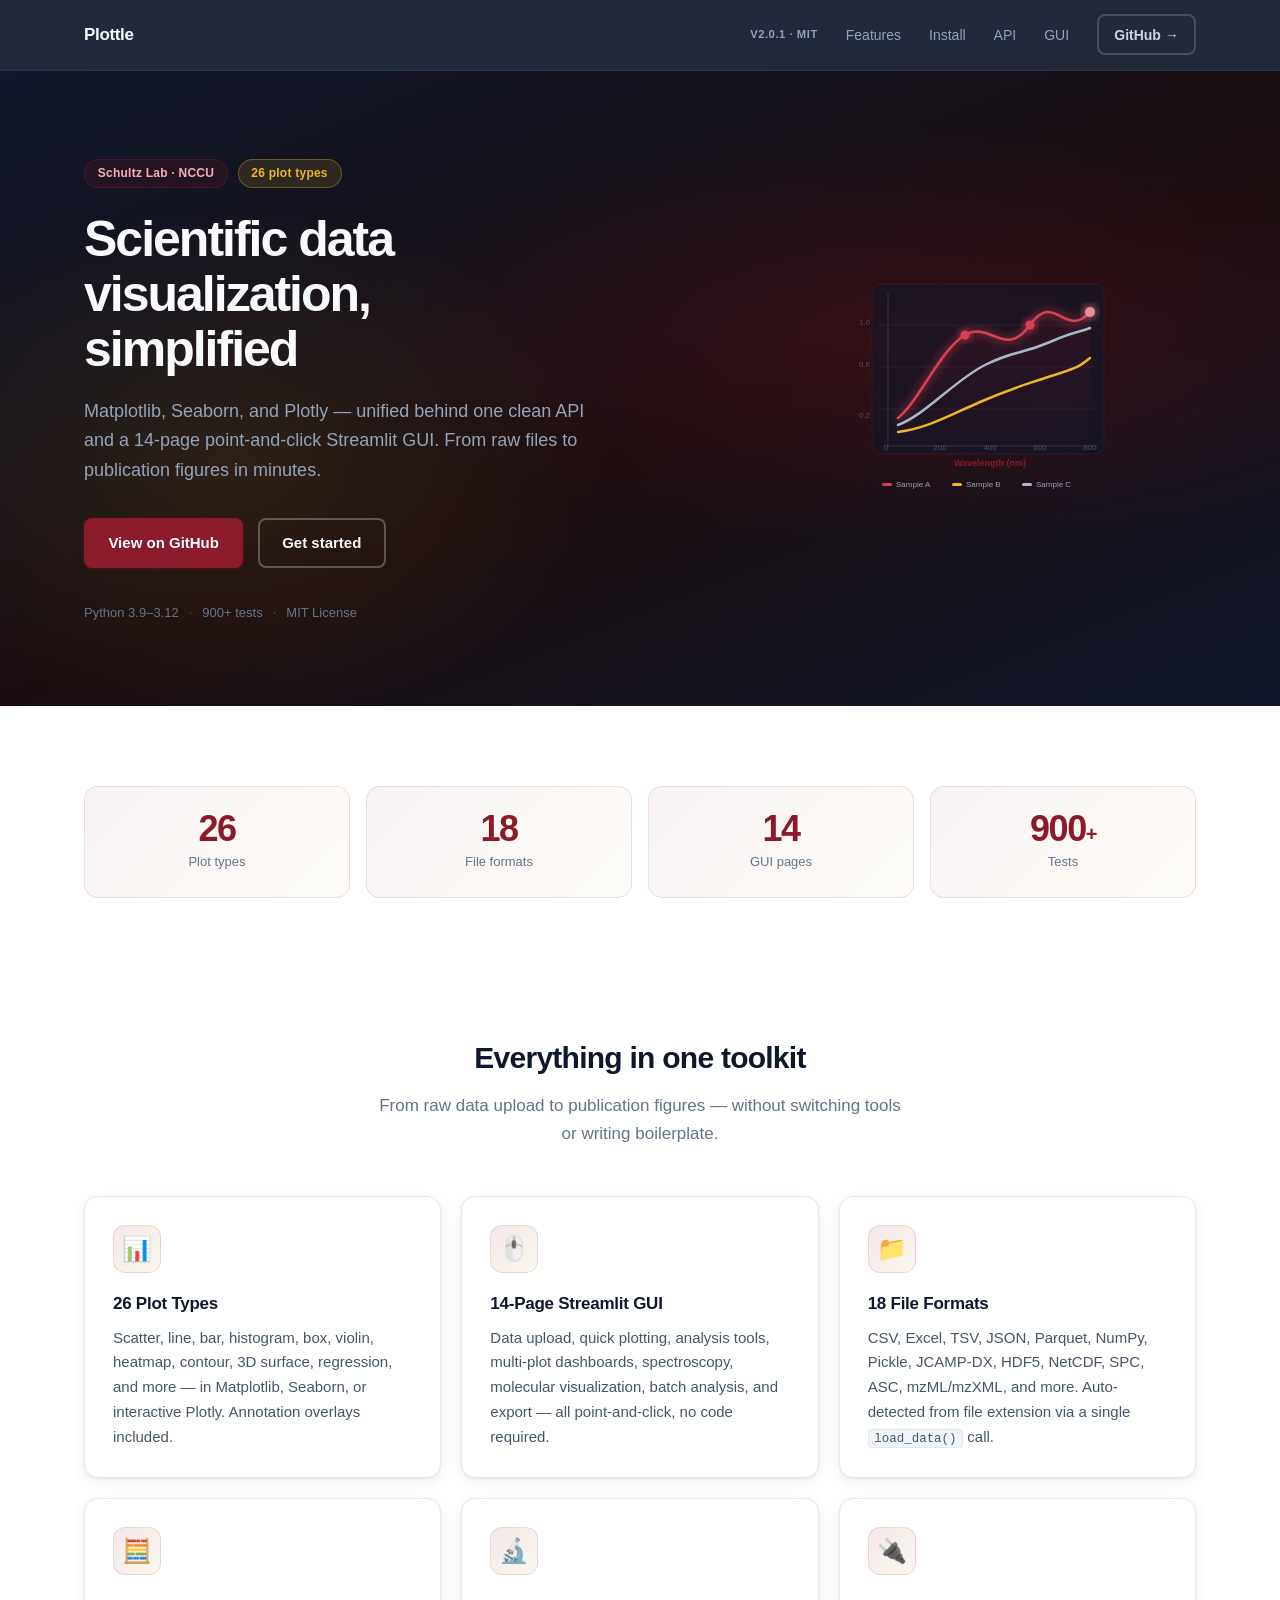
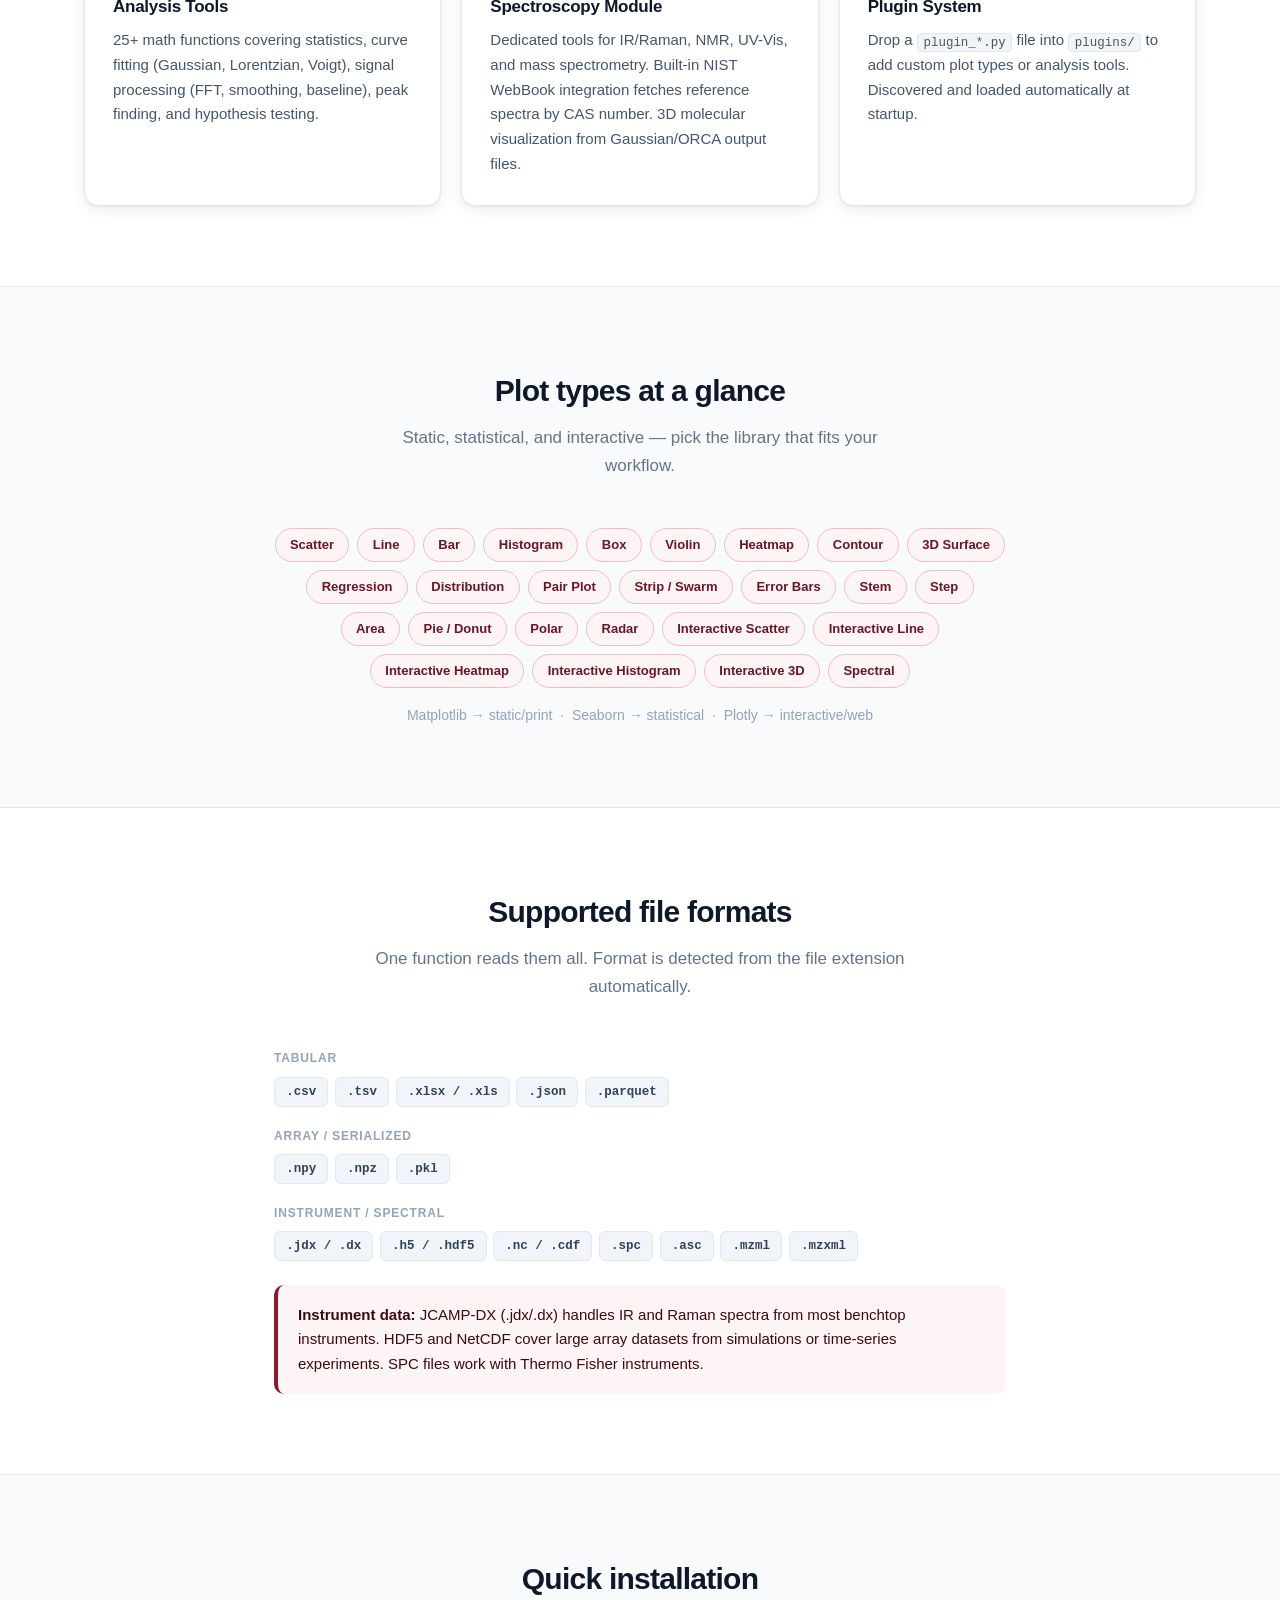
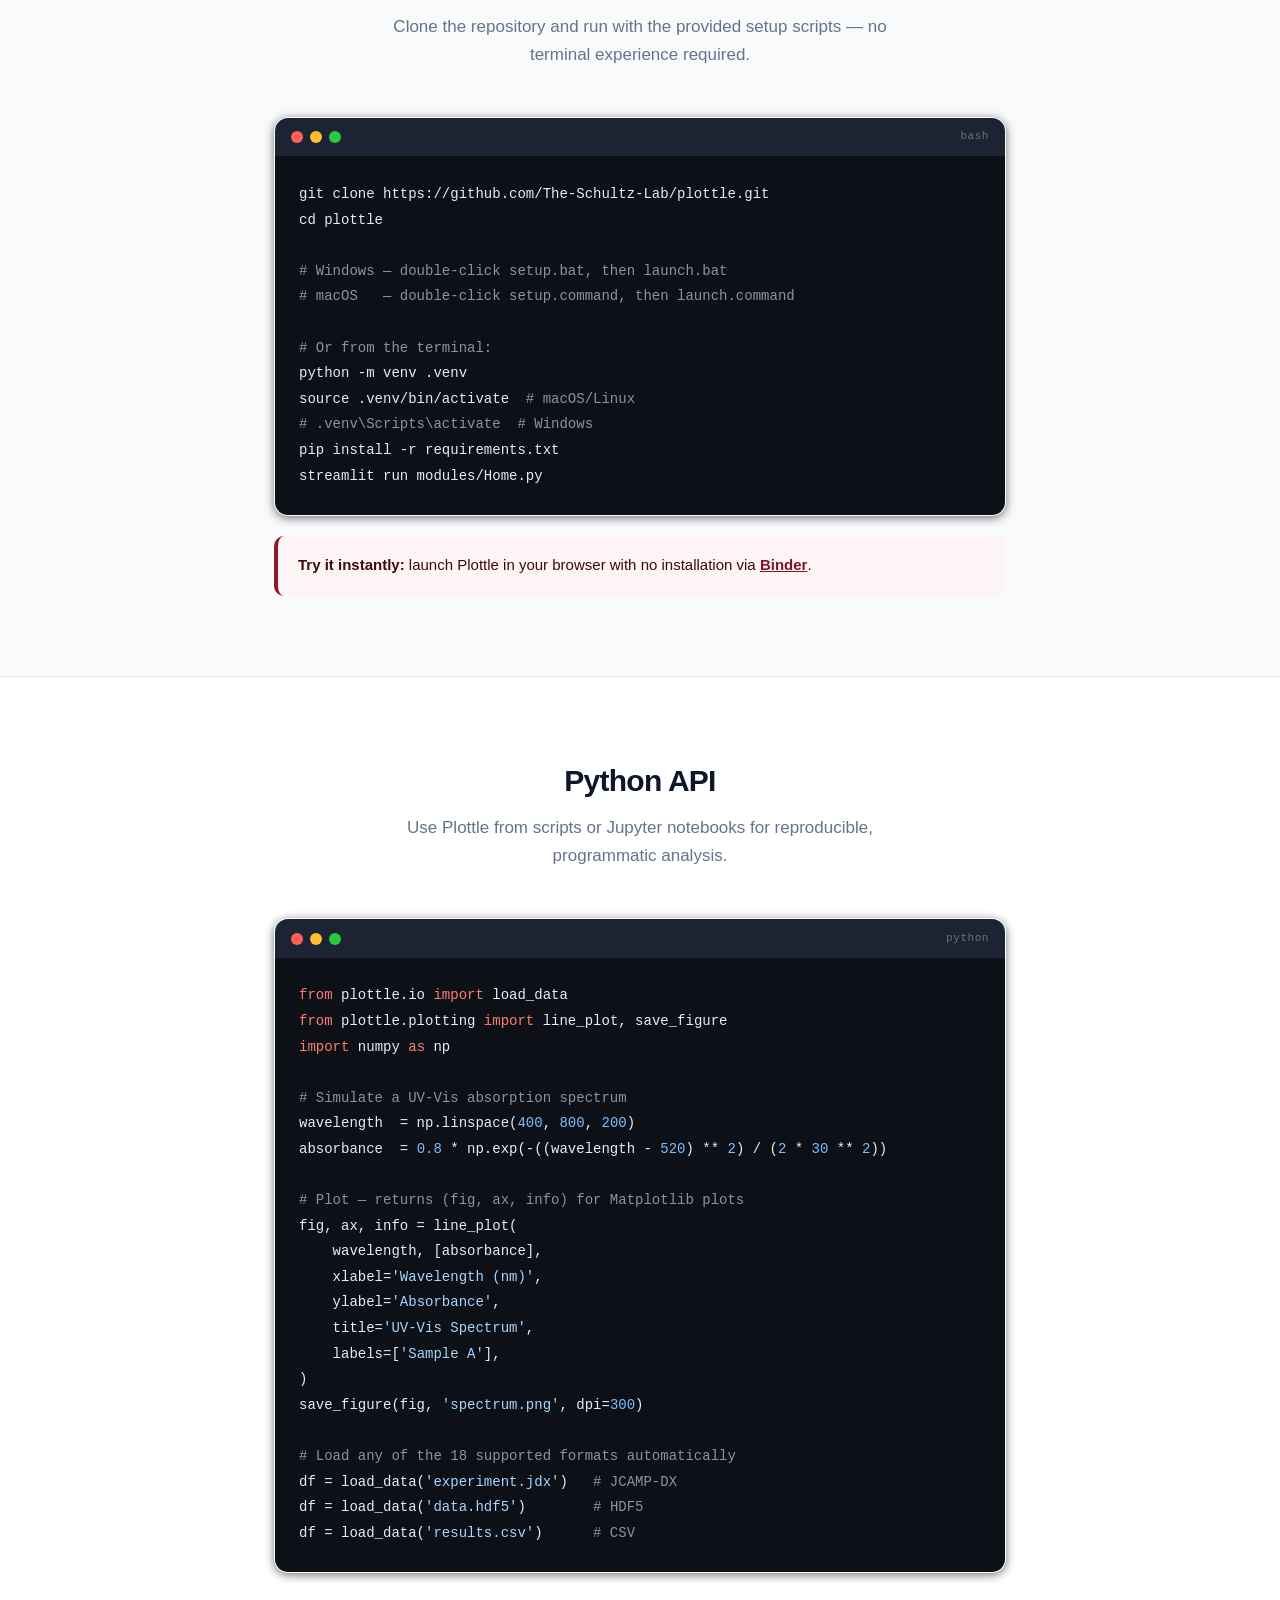
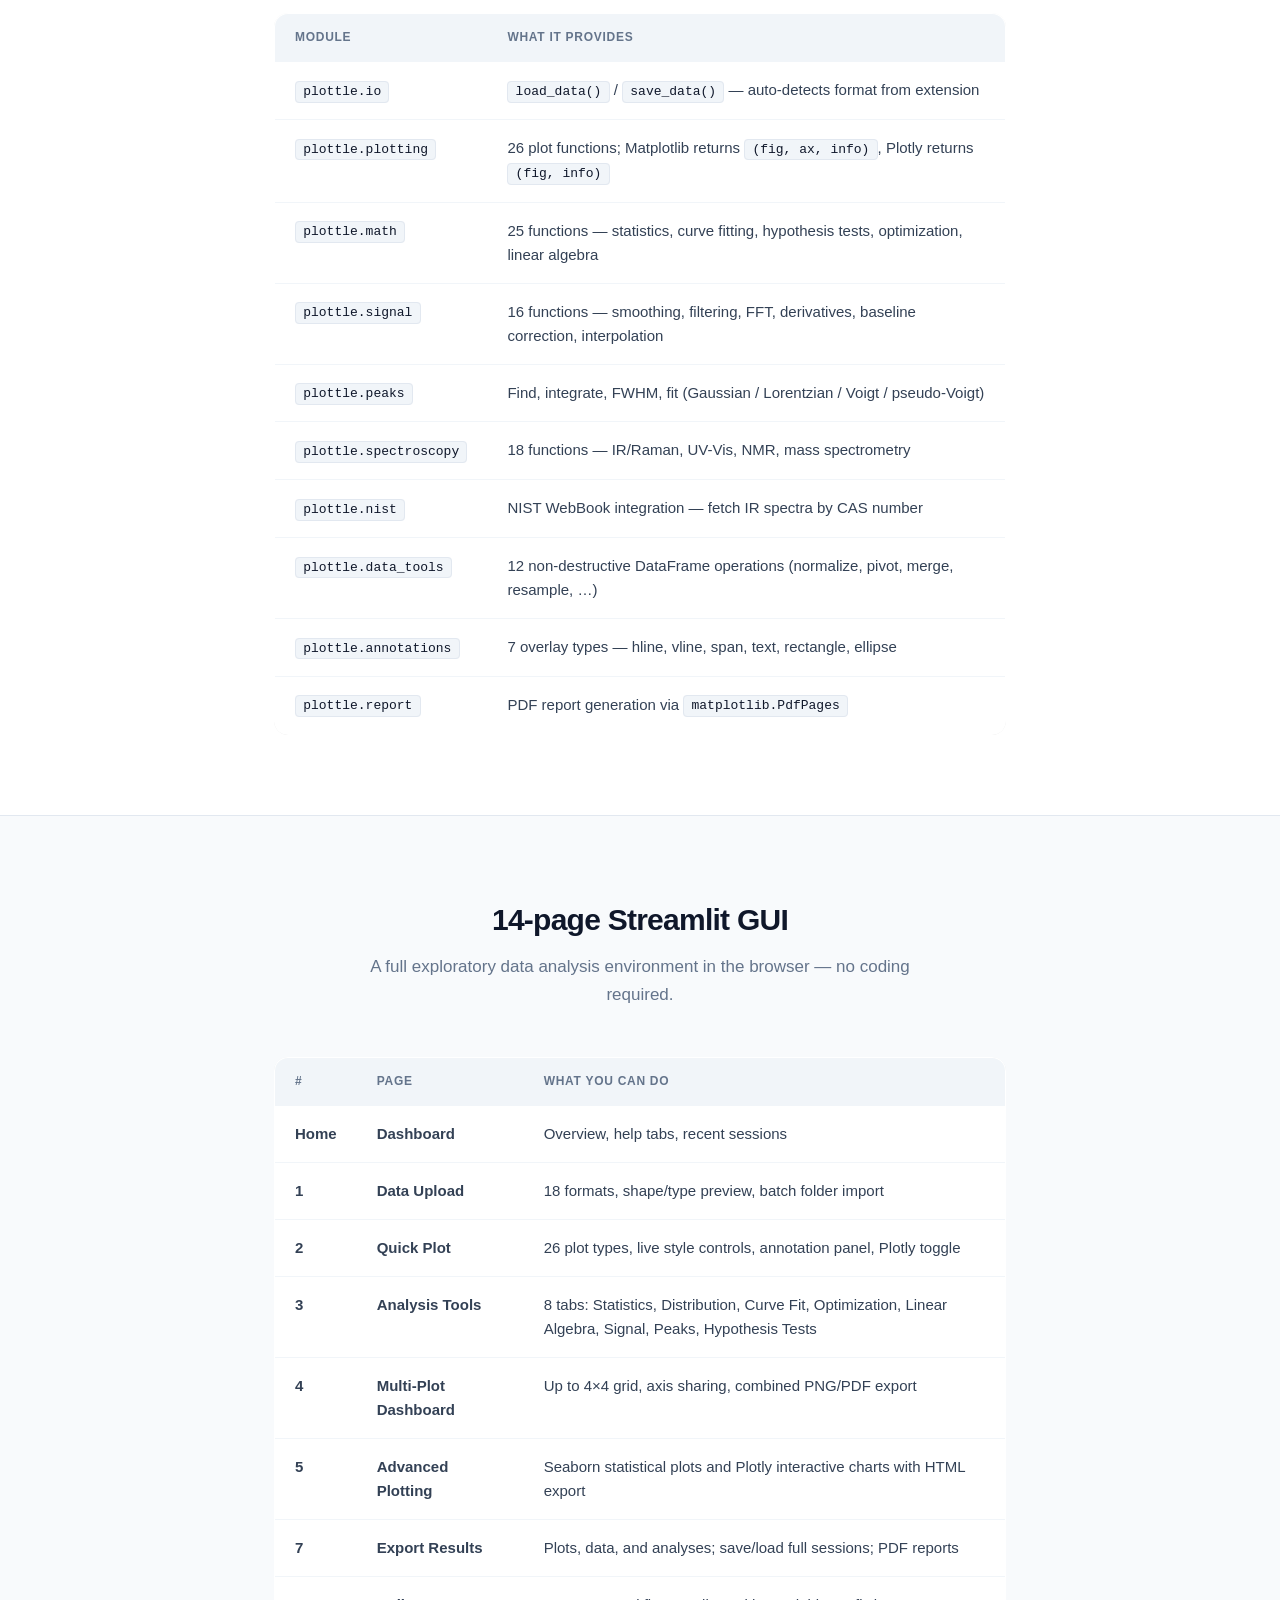
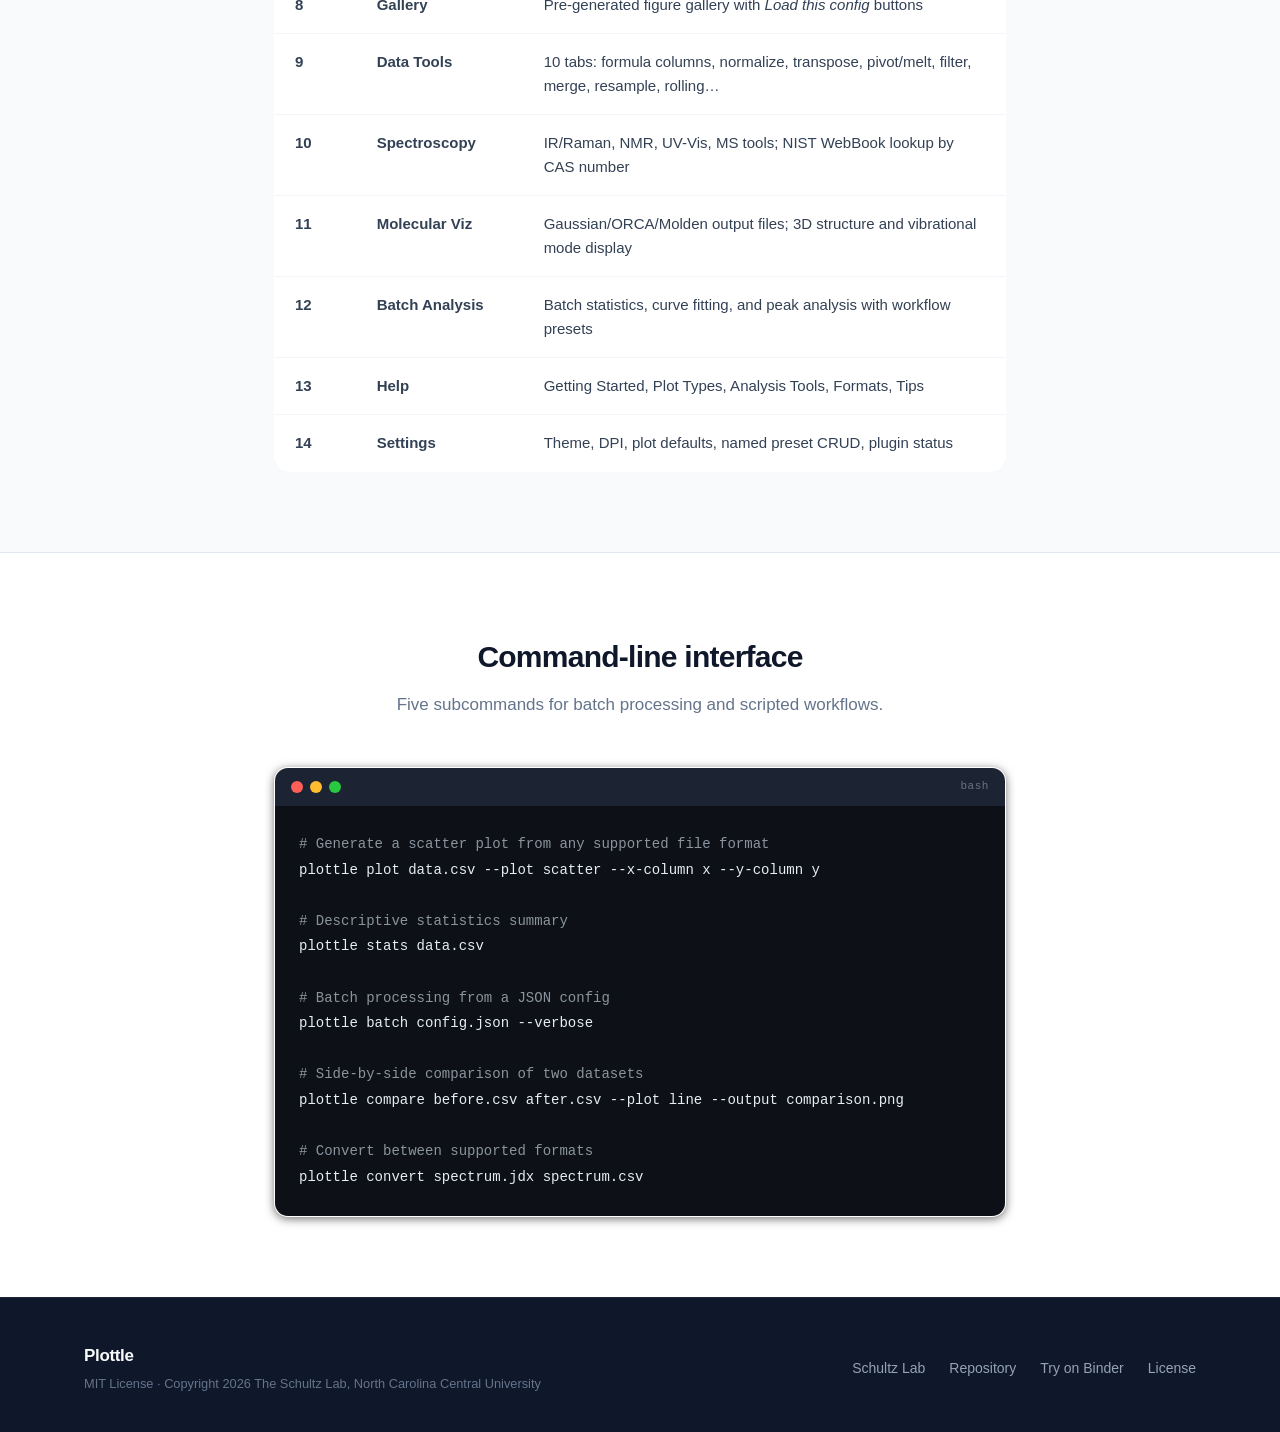
==== commit 4613bc7d: "Update site palette, hero chart, and install docs Revamps the site's visual theme and simplifies ins" ====
--- a/docs/index.html
+++ b/docs/index.html
@@ -9,7 +9,7 @@
   <meta property="og:description" content="Scientific data visualization for Python — Matplotlib, Seaborn, and Plotly behind one clean API and a point-and-click GUI.">
   <meta property="og:type" content="website">
   <meta name="twitter:card" content="summary">
-  <meta name="theme-color" content="#0f172a">
+  <meta name="theme-color" content="#1a0c0e">
   <style>
     /* ── Reset & Base ───────────────────────────────────────────────────── */
     *, *::before, *::after { box-sizing: border-box; margin: 0; padding: 0; }
@@ -65,12 +65,12 @@
       transition: all 0.18s ease; cursor: pointer; white-space: nowrap;
     }
     .btn--primary {
-      background: #7c3aed; color: #ffffff;
-      box-shadow: 0 1px 4px rgba(124,58,237,0.35);
+      background: #8B1A2B; color: #ffffff;
+      box-shadow: 0 1px 4px rgba(139,26,43,0.35);
     }
     .btn--primary:hover {
-      background: #6d28d9;
-      box-shadow: 0 4px 18px rgba(124,58,237,0.55);
+      background: #7A1625;
+      box-shadow: 0 4px 18px rgba(139,26,43,0.55);
       transform: translateY(-1px);
     }
     .btn--outline {
@@ -93,14 +93,14 @@
       display: inline-flex; align-items: center;
       padding: 0.25rem 0.8rem; border-radius: 999px;
       font-size: 0.75rem; font-weight: 600; letter-spacing: 0.02em;
-      background: rgba(124,58,237,0.15);
-      border: 1px solid rgba(124,58,237,0.35);
-      color: #c4b5fd;
+      background: rgba(139,26,43,0.15);
+      border: 1px solid rgba(139,26,43,0.35);
+      color: #f5b0b6;
     }
     .pill--pink {
-      background: rgba(219,39,119,0.13);
-      border-color: rgba(219,39,119,0.35);
-      color: #f9a8d4;
+      background: rgba(197,160,40,0.15);
+      border-color: rgba(197,160,40,0.40);
+      color: #F0B429;
     }
     .badge {
       display: inline-flex; align-items: center;
@@ -109,14 +109,14 @@
     }
     .badge--full    { background: #d1fae5; color: #065f46; }
     .badge--partial { background: #fef3c7; color: #92400e; }
-    .badge--pypi    { background: #ede9fe; color: #5b21b6; }
+    .badge--pypi    { background: #ede9fe; color: #6B1527; }
 
     /* ── Hero ───────────────────────────────────────────────────────────── */
     .hero {
       background:
-        radial-gradient(ellipse 75% 55% at 72% 42%, rgba(124,58,237,0.18) 0%, transparent 60%),
-        radial-gradient(ellipse 55% 75% at 18% 62%, rgba(219,39,119,0.10) 0%, transparent 54%),
-        linear-gradient(158deg, #0f172a 0%, #130c1e 55%, #0f172a 100%);
+        radial-gradient(ellipse 75% 55% at 72% 42%, rgba(139,26,43,0.22) 0%, transparent 60%),
+        radial-gradient(ellipse 55% 75% at 18% 62%, rgba(197,160,40,0.12) 0%, transparent 54%),
+        linear-gradient(158deg, #0f172a 0%, #1a0c0e 55%, #0f172a 100%);
       padding: 5.5rem 0 5rem;
       overflow: hidden;
     }
@@ -147,13 +147,13 @@
     }
 
     /* Animated chart SVG */
-    .chart-svg { width: 270px; height: 230px; }
+    .chart-svg { width: 270px; height: 245px; }
     .chart-line {
       fill: none; stroke-width: 2.5; stroke-linecap: round; stroke-linejoin: round;
     }
-    .chart-line--main { stroke: #a78bfa; stroke-dasharray: 320; stroke-dashoffset: 320; }
-    .chart-line--secondary { stroke: #f9a8d4; stroke-dasharray: 280; stroke-dashoffset: 280; }
-    .chart-line--tertiary { stroke: #67e8f9; stroke-dasharray: 260; stroke-dashoffset: 260; }
+    .chart-line--main { stroke: #D94054; stroke-dasharray: 320; stroke-dashoffset: 320; }
+    .chart-line--secondary { stroke: #F0B429; stroke-dasharray: 280; stroke-dashoffset: 280; }
+    .chart-line--tertiary { stroke: #A8B8C8; stroke-dasharray: 260; stroke-dashoffset: 260; }
     @keyframes drawLine {
       to { stroke-dashoffset: 0; }
     }
@@ -212,14 +212,14 @@
     }
     .card:hover {
       transform: translateY(-3px);
-      box-shadow: 0 4px 8px rgba(0,0,0,.07), 0 14px 36px rgba(124,58,237,.15);
+      box-shadow: 0 4px 8px rgba(0,0,0,.07), 0 14px 36px rgba(139,26,43,.15);
     }
     .feature-card__icon {
       width: 48px; height: 48px; border-radius: 12px;
       display: flex; align-items: center; justify-content: center;
       font-size: 1.5rem; margin-bottom: 1.1rem;
-      background: linear-gradient(135deg, rgba(124,58,237,0.10), rgba(219,39,119,0.08));
-      border: 1px solid rgba(124,58,237,0.12);
+      background: linear-gradient(135deg, rgba(139,26,43,0.10), rgba(197,160,40,0.08));
+      border: 1px solid rgba(139,26,43,0.12);
     }
     .feature-card__title {
       font-size: 1.0625rem; font-weight: 700;
@@ -238,12 +238,12 @@
     @media (max-width: 400px) { .stat-strip { grid-template-columns: 1fr; } }
     .stat-card {
       text-align: center; padding: 1.5rem 1rem;
-      background: linear-gradient(135deg, rgba(124,58,237,0.05), rgba(219,39,119,0.04));
-      border: 1px solid rgba(124,58,237,0.12);
+      background: linear-gradient(135deg, rgba(139,26,43,0.05), rgba(197,160,40,0.04));
+      border: 1px solid rgba(139,26,43,0.12);
       border-radius: 14px;
     }
     .stat-card__num {
-      font-size: 2.25rem; font-weight: 800; color: #7c3aed;
+      font-size: 2.25rem; font-weight: 800; color: #8B1A2B;
       letter-spacing: -0.04em; line-height: 1;
     }
     .stat-card__label { font-size: 0.8125rem; color: #64748b; margin-top: 0.35rem; font-weight: 500; }
@@ -310,7 +310,7 @@
     .c { color: #8b949e; }   /* comment */
     .k { color: #ff7b72; }   /* keyword */
     .s { color: #a5d6ff; }   /* string */
-    .p { color: #c792ea; }   /* prompt / special / purple */
+    .p { color: #C5A028; }   /* prompt / special / purple */
     .n { color: #79c0ff; }   /* name / blue */
 
     /* ── Callout ────────────────────────────────────────────────────────── */
@@ -319,8 +319,8 @@
       border-radius: 10px; border-left: 4px solid;
       font-size: 0.9375rem; line-height: 1.65;
     }
-    .callout--info { background: #f5f3ff; border-color: #7c3aed; color: #3b0764; }
-    .callout a { color: #6d28d9; font-weight: 600; }
+    .callout--info { background: #fdf4f5; border-color: #8B1A2B; color: #3d0a10; }
+    .callout a { color: #7A1625; font-weight: 600; }
 
     /* ── Two-col install layout ─────────────────────────────────────────── */
     .install-grid {
@@ -340,8 +340,8 @@
     }
     .type-pill {
       padding: 0.35rem 0.9rem; border-radius: 999px;
-      background: #f5f3ff; border: 1px solid #ddd6fe;
-      color: #5b21b6; font-size: 0.8125rem; font-weight: 600;
+      background: #fdf4f5; border: 1px solid #f0bec2;
+      color: #6B1527; font-size: 0.8125rem; font-weight: 600;
     }
 
     /* ── Format category chips ──────────────────────────────────────────── */
@@ -421,14 +421,12 @@
           <span class="hero__stat">900+ tests</span>
           <span class="hero__sep">&middot;</span>
           <span class="hero__stat">MIT License</span>
-          <span class="hero__sep">&middot;</span>
-          <span class="hero__stat">PyPI</span>
         </div>
       </div>
 
       <!-- Animated line chart -->
       <div class="hero__visual" aria-hidden="true">
-        <svg class="chart-svg" viewBox="0 0 270 230" xmlns="http://www.w3.org/2000/svg">
+        <svg class="chart-svg" viewBox="0 0 270 245" xmlns="http://www.w3.org/2000/svg">
           <defs>
             <filter id="glow" x="-50%" y="-50%" width="200%" height="200%">
               <feGaussianBlur stdDeviation="5" result="blur"/>
@@ -438,7 +436,7 @@
 
           <!-- Chart frame -->
           <rect x="22" y="14" width="232" height="170" rx="8"
-                fill="rgba(15,23,42,0.55)" stroke="rgba(124,58,237,0.20)" stroke-width="1"/>
+                fill="rgba(15,23,42,0.55)" stroke="rgba(139,26,43,0.28)" stroke-width="1"/>
 
           <!-- Grid lines (horizontal) -->
           <line x1="30" y1="55"  x2="246" y2="55"  stroke="rgba(255,255,255,0.06)" stroke-width="1"/>
@@ -453,8 +451,8 @@
           <!-- Area fill under main line (gradient) -->
           <defs>
             <linearGradient id="areaGrad" x1="0" y1="0" x2="0" y2="1">
-              <stop offset="0%" stop-color="#7c3aed" stop-opacity="0.22"/>
-              <stop offset="100%" stop-color="#7c3aed" stop-opacity="0.02"/>
+              <stop offset="0%" stop-color="#8B1A2B" stop-opacity="0.22"/>
+              <stop offset="100%" stop-color="#8B1A2B" stop-opacity="0.02"/>
             </linearGradient>
           </defs>
           <path d="M 48 148 C 70 130, 90 80, 115 65 S 155 90, 180 55 S 215 70, 240 42 L 240 176 L 48 176 Z"
@@ -474,11 +472,11 @@
                 d="M 48 155 C 75 145, 105 110, 135 95 S 170 85, 200 72 S 228 63, 240 58"/>
 
           <!-- Key data points on main line -->
-          <circle class="chart-dot" cx="115" cy="65" r="4.5" fill="#a78bfa"
+          <circle class="chart-dot" cx="115" cy="65" r="4.5" fill="#D94054"
                   filter="url(#glow)" style="transform-origin:115px 65px; animation-delay:1.4s"/>
-          <circle class="chart-dot" cx="180" cy="55" r="4.5" fill="#a78bfa"
+          <circle class="chart-dot" cx="180" cy="55" r="4.5" fill="#D94054"
                   filter="url(#glow)" style="transform-origin:180px 55px; animation-delay:1.6s"/>
-          <circle class="chart-dot" cx="240" cy="42" r="5"   fill="#c4b5fd"
+          <circle class="chart-dot" cx="240" cy="42" r="5"   fill="#E8909A"
                   filter="url(#glow)" style="transform-origin:240px 42px; animation-delay:1.9s"/>
 
           <!-- Axis tick labels -->
@@ -492,15 +490,15 @@
           <text x="20" y="55"  font-size="8" fill="#475569" text-anchor="end">1.0</text>
 
           <!-- X-axis label -->
-          <text x="140" y="198" font-size="9" fill="#7c3aed" text-anchor="middle" font-weight="600">Wavelength (nm)</text>
+          <text x="140" y="196" font-size="9" fill="#8B1A2B" text-anchor="middle" font-weight="600">Wavelength (nm)</text>
 
           <!-- Legend -->
-          <rect x="32" y="192" width="10" height="3" rx="1.5" fill="#a78bfa"/>
-          <text x="46" y="196" font-size="8" fill="#94a3b8">Sample A</text>
-          <rect x="102" y="192" width="10" height="3" rx="1.5" fill="#f9a8d4"/>
-          <text x="116" y="196" font-size="8" fill="#94a3b8">Sample B</text>
-          <rect x="172" y="192" width="10" height="3" rx="1.5" fill="#67e8f9"/>
-          <text x="186" y="196" font-size="8" fill="#94a3b8">Sample C</text>
+          <rect x="32" y="213" width="10" height="3" rx="1.5" fill="#D94054"/>
+          <text x="46" y="217" font-size="8" fill="#94a3b8">Sample A</text>
+          <rect x="102" y="213" width="10" height="3" rx="1.5" fill="#F0B429"/>
+          <text x="116" y="217" font-size="8" fill="#94a3b8">Sample B</text>
+          <rect x="172" y="213" width="10" height="3" rx="1.5" fill="#A8B8C8"/>
+          <text x="186" y="217" font-size="8" fill="#94a3b8">Sample C</text>
         </svg>
       </div>
 
@@ -704,20 +702,18 @@
   <div class="container--narrow">
     <h2 class="section__title">Quick installation</h2>
     <p class="section__subtitle">
-      Clone and run with the provided setup scripts, or install from PyPI for scripting.
+      Clone the repository and run with the provided setup scripts &mdash; no terminal
+      experience required.
     </p>
 
-    <div class="install-grid">
-      <div>
-        <div class="install-label">Clone &amp; launch GUI (recommended)</div>
-        <div class="code-block">
-          <div class="code-block__bar">
-            <span class="code-block__dot code-block__dot--red"></span>
-            <span class="code-block__dot code-block__dot--yellow"></span>
-            <span class="code-block__dot code-block__dot--green"></span>
-            <span class="code-block__label">bash</span>
-          </div>
-          <pre><code>git clone https://github.com/The-Schultz-Lab/plottle.git
+    <div class="code-block">
+      <div class="code-block__bar">
+        <span class="code-block__dot code-block__dot--red"></span>
+        <span class="code-block__dot code-block__dot--yellow"></span>
+        <span class="code-block__dot code-block__dot--green"></span>
+        <span class="code-block__label">bash</span>
+      </div>
+      <pre><code>git clone https://github.com/The-Schultz-Lab/plottle.git
 cd plottle
 
 <span class="c"># Windows — double-click setup.bat, then launch.bat</span>
@@ -729,35 +725,12 @@
 <span class="c"># .venv\Scripts\activate  # Windows</span>
 pip install -r requirements.txt
 streamlit run modules/Home.py</code></pre>
-        </div>
-      </div>
-
-      <div>
-        <div class="install-label">PyPI (scripting / notebooks)</div>
-        <div class="code-block">
-          <div class="code-block__bar">
-            <span class="code-block__dot code-block__dot--red"></span>
-            <span class="code-block__dot code-block__dot--yellow"></span>
-            <span class="code-block__dot code-block__dot--green"></span>
-            <span class="code-block__label">bash</span>
-          </div>
-          <pre><code>pip install plottle
-
-<span class="c"># Optional extras:</span>
-<span class="c"># pip install plottle[docs]   # Sphinx docs</span>
-
-<span class="c"># Or launch via the CLI:</span>
-plottle plot data.csv \
-  --plot scatter \
-  --x-column x \
-  --y-column y</code></pre>
-        </div>
-        <div class="callout callout--info" style="margin-top:1rem;">
-          <strong>Try it instantly:</strong>
-          launch Plottle in your browser with no installation via
-          <a href="https://mybinder.org/v2/gh/The-Schultz-Lab/plottle/main" target="_blank" rel="noopener">Binder</a>.
-        </div>
-      </div>
+    </div>
+
+    <div class="callout callout--info" style="margin-top:1.25rem;">
+      <strong>Try it instantly:</strong>
+      launch Plottle in your browser with no installation via
+      <a href="https://mybinder.org/v2/gh/The-Schultz-Lab/plottle/main" target="_blank" rel="noopener">Binder</a>.
     </div>
 
   </div>
@@ -996,7 +969,6 @@
       <nav class="footer__links" aria-label="Footer links">
         <a href="https://github.com/The-Schultz-Lab" target="_blank" rel="noopener">Schultz Lab</a>
         <a href="https://github.com/The-Schultz-Lab/plottle" target="_blank" rel="noopener">Repository</a>
-        <a href="https://pypi.org/project/plottle/" target="_blank" rel="noopener">PyPI</a>
         <a href="https://mybinder.org/v2/gh/The-Schultz-Lab/plottle/main" target="_blank" rel="noopener">Try on Binder</a>
         <a href="https://github.com/The-Schultz-Lab/plottle/blob/main/LICENSE" target="_blank" rel="noopener">License</a>
       </nav>
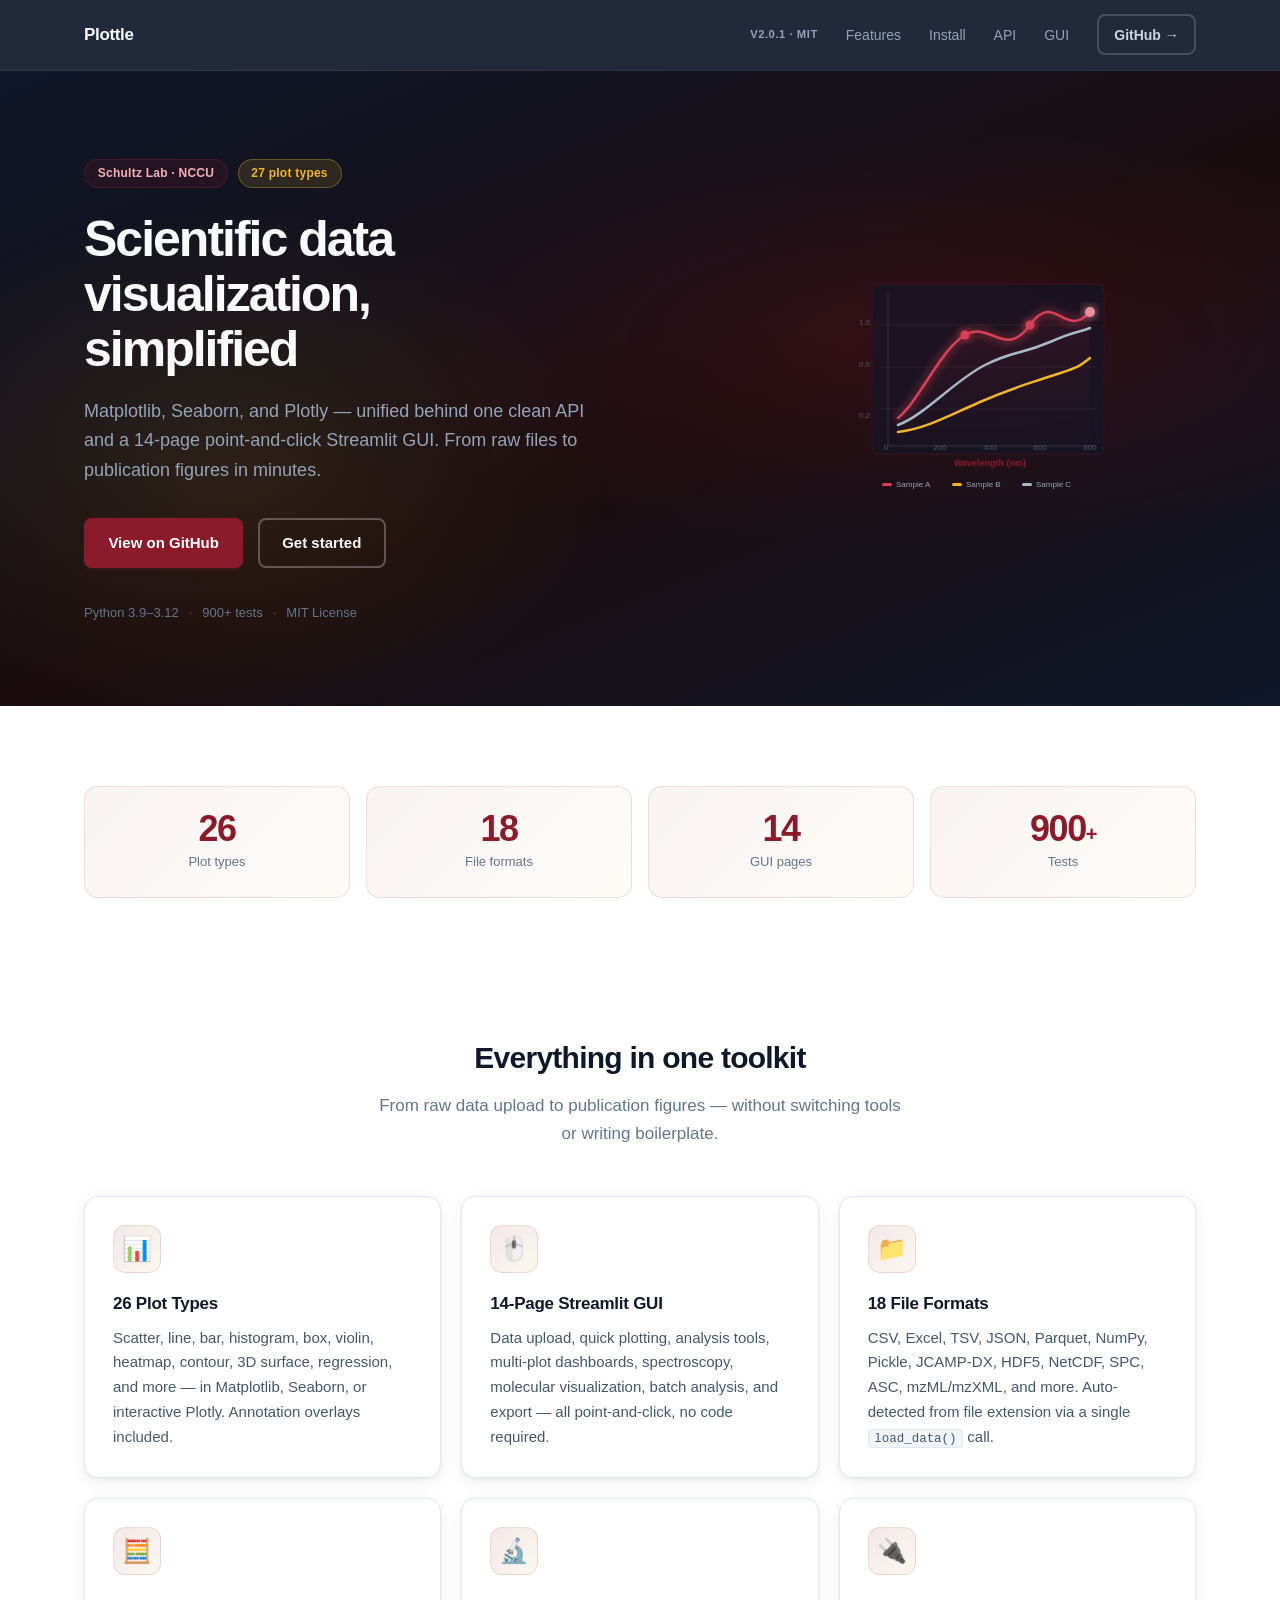
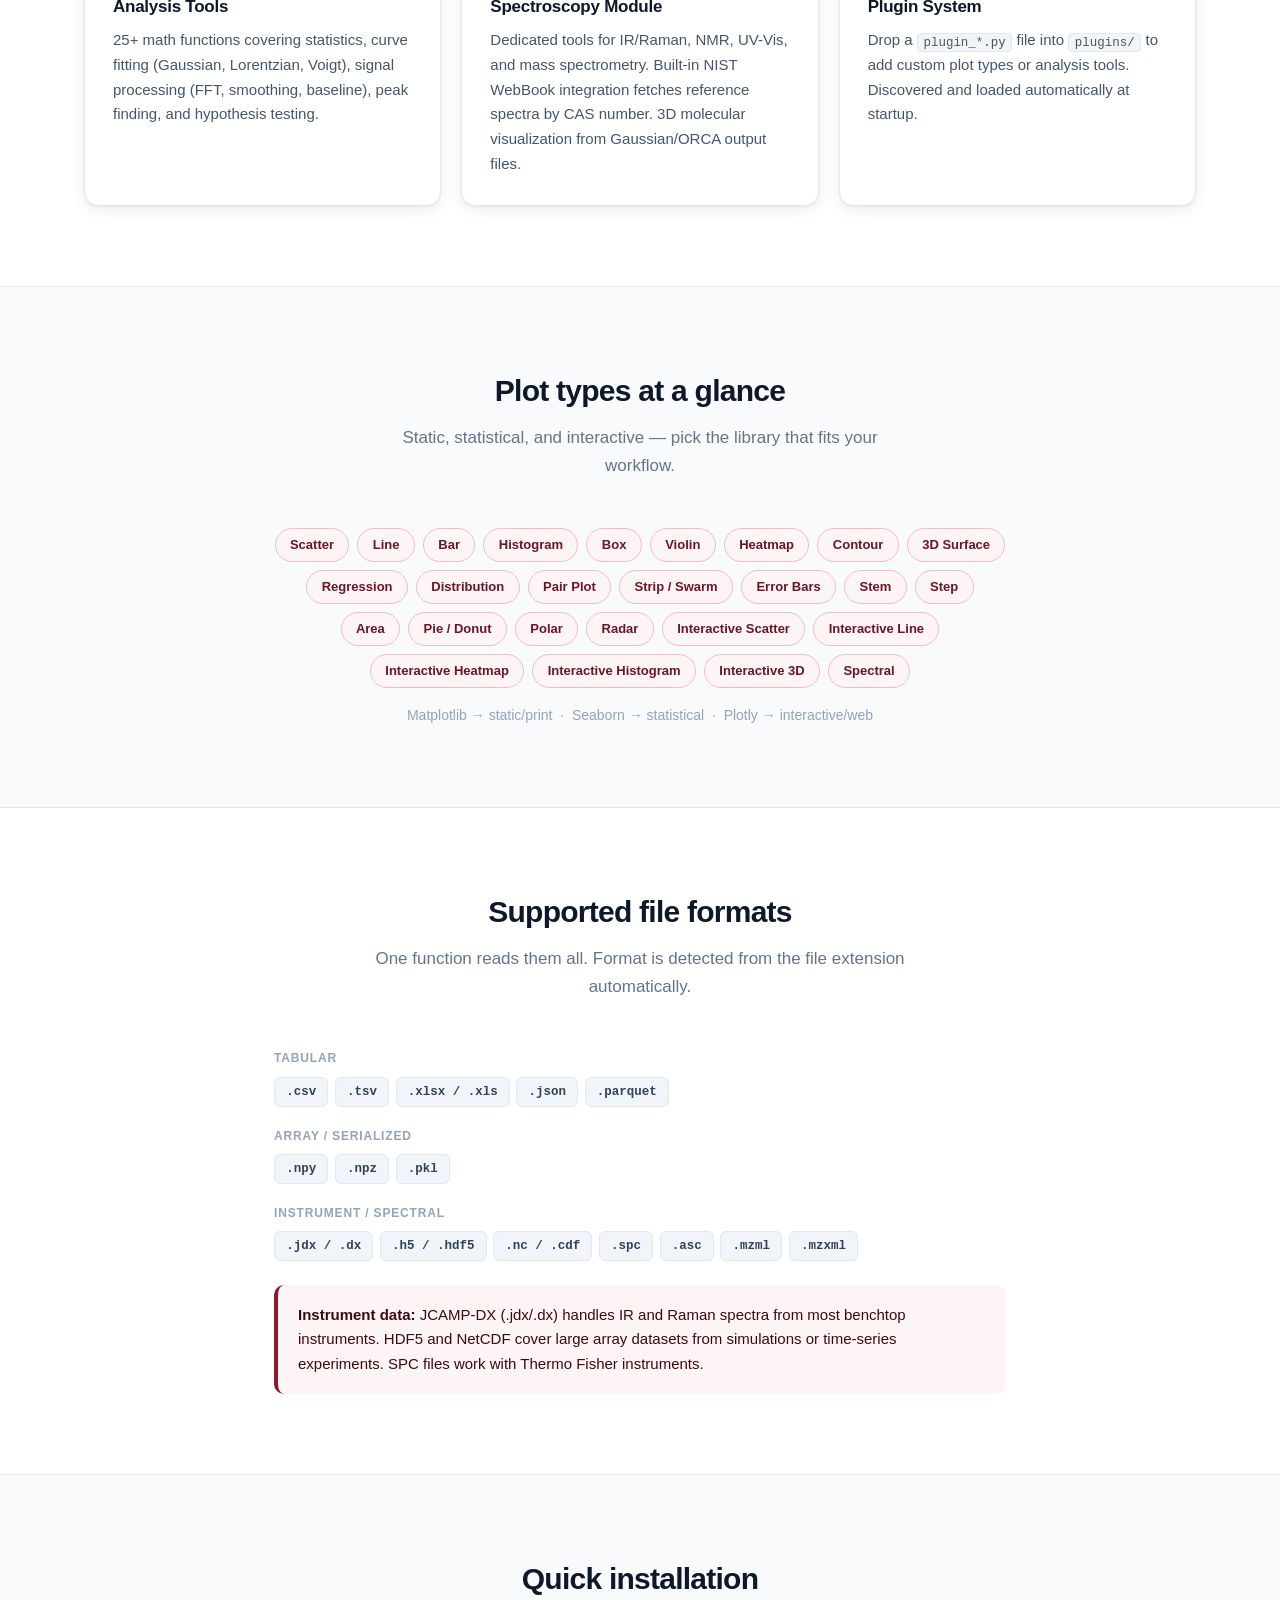
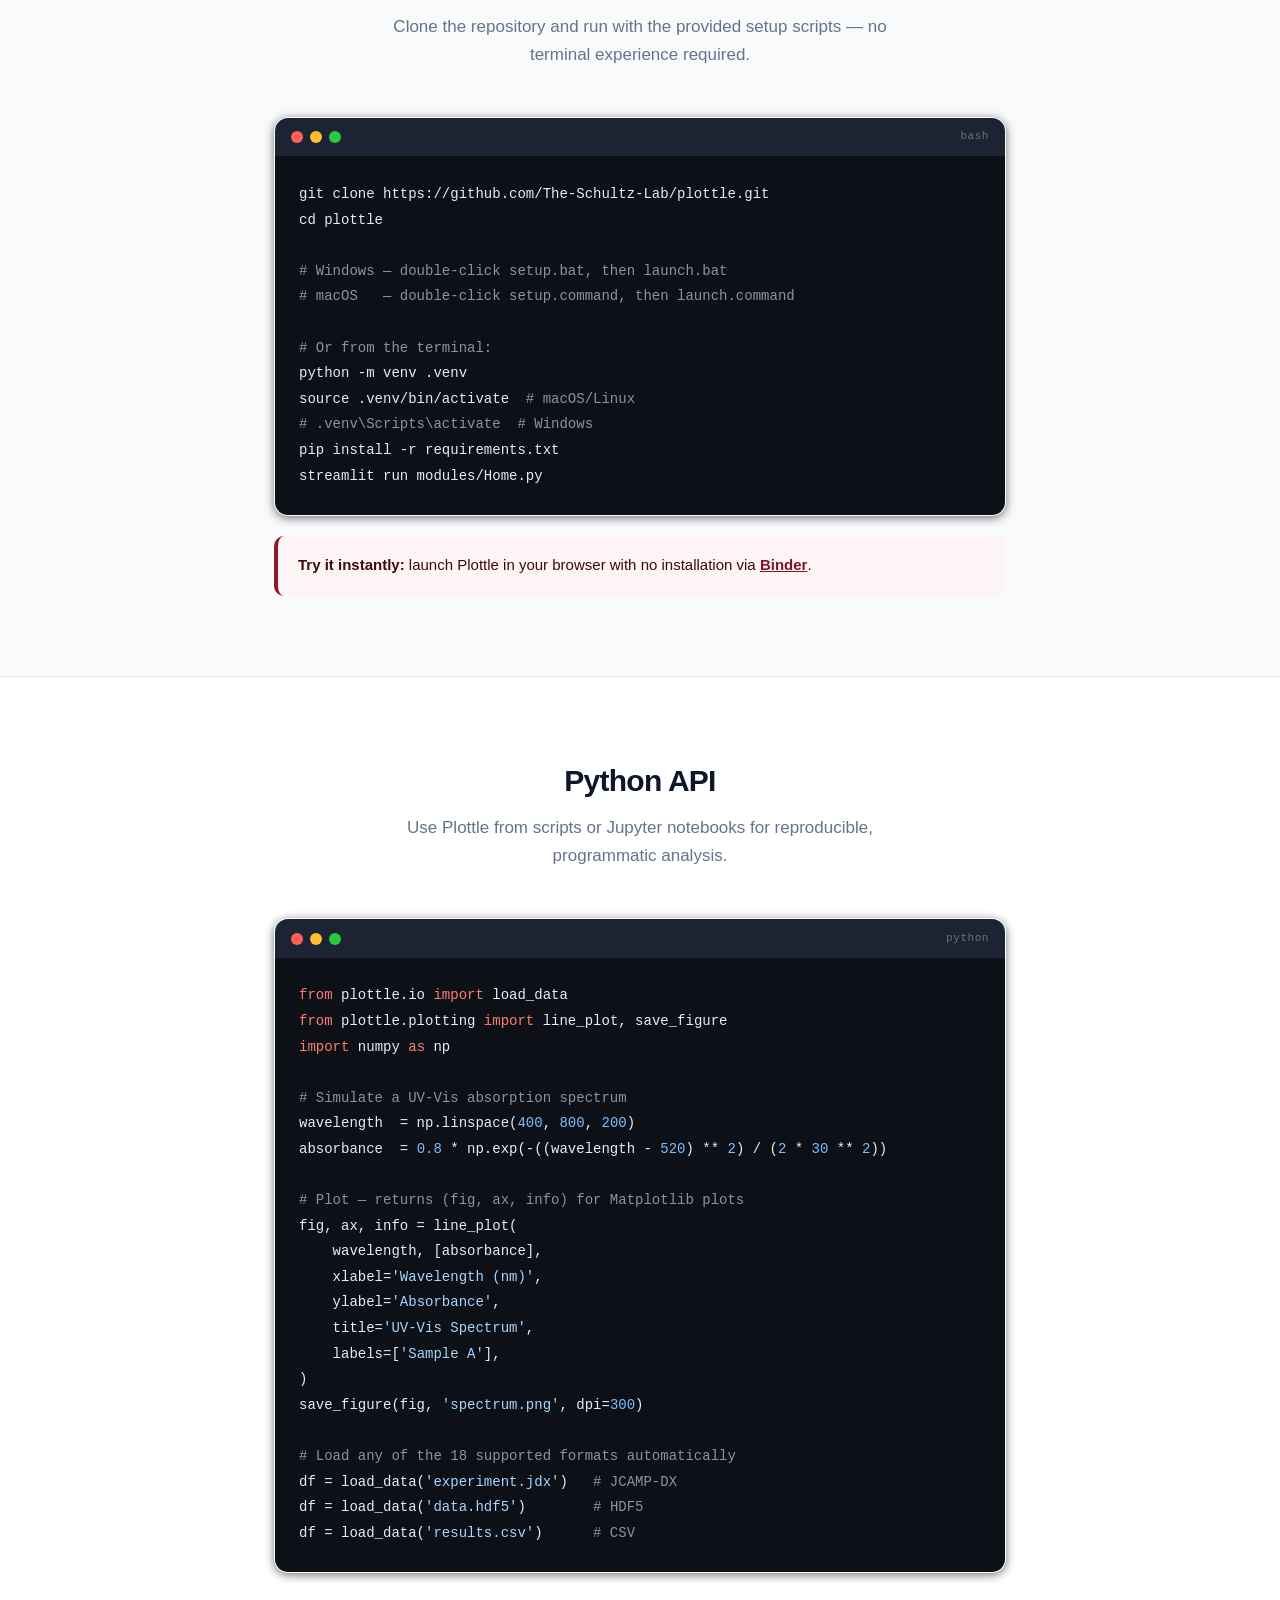
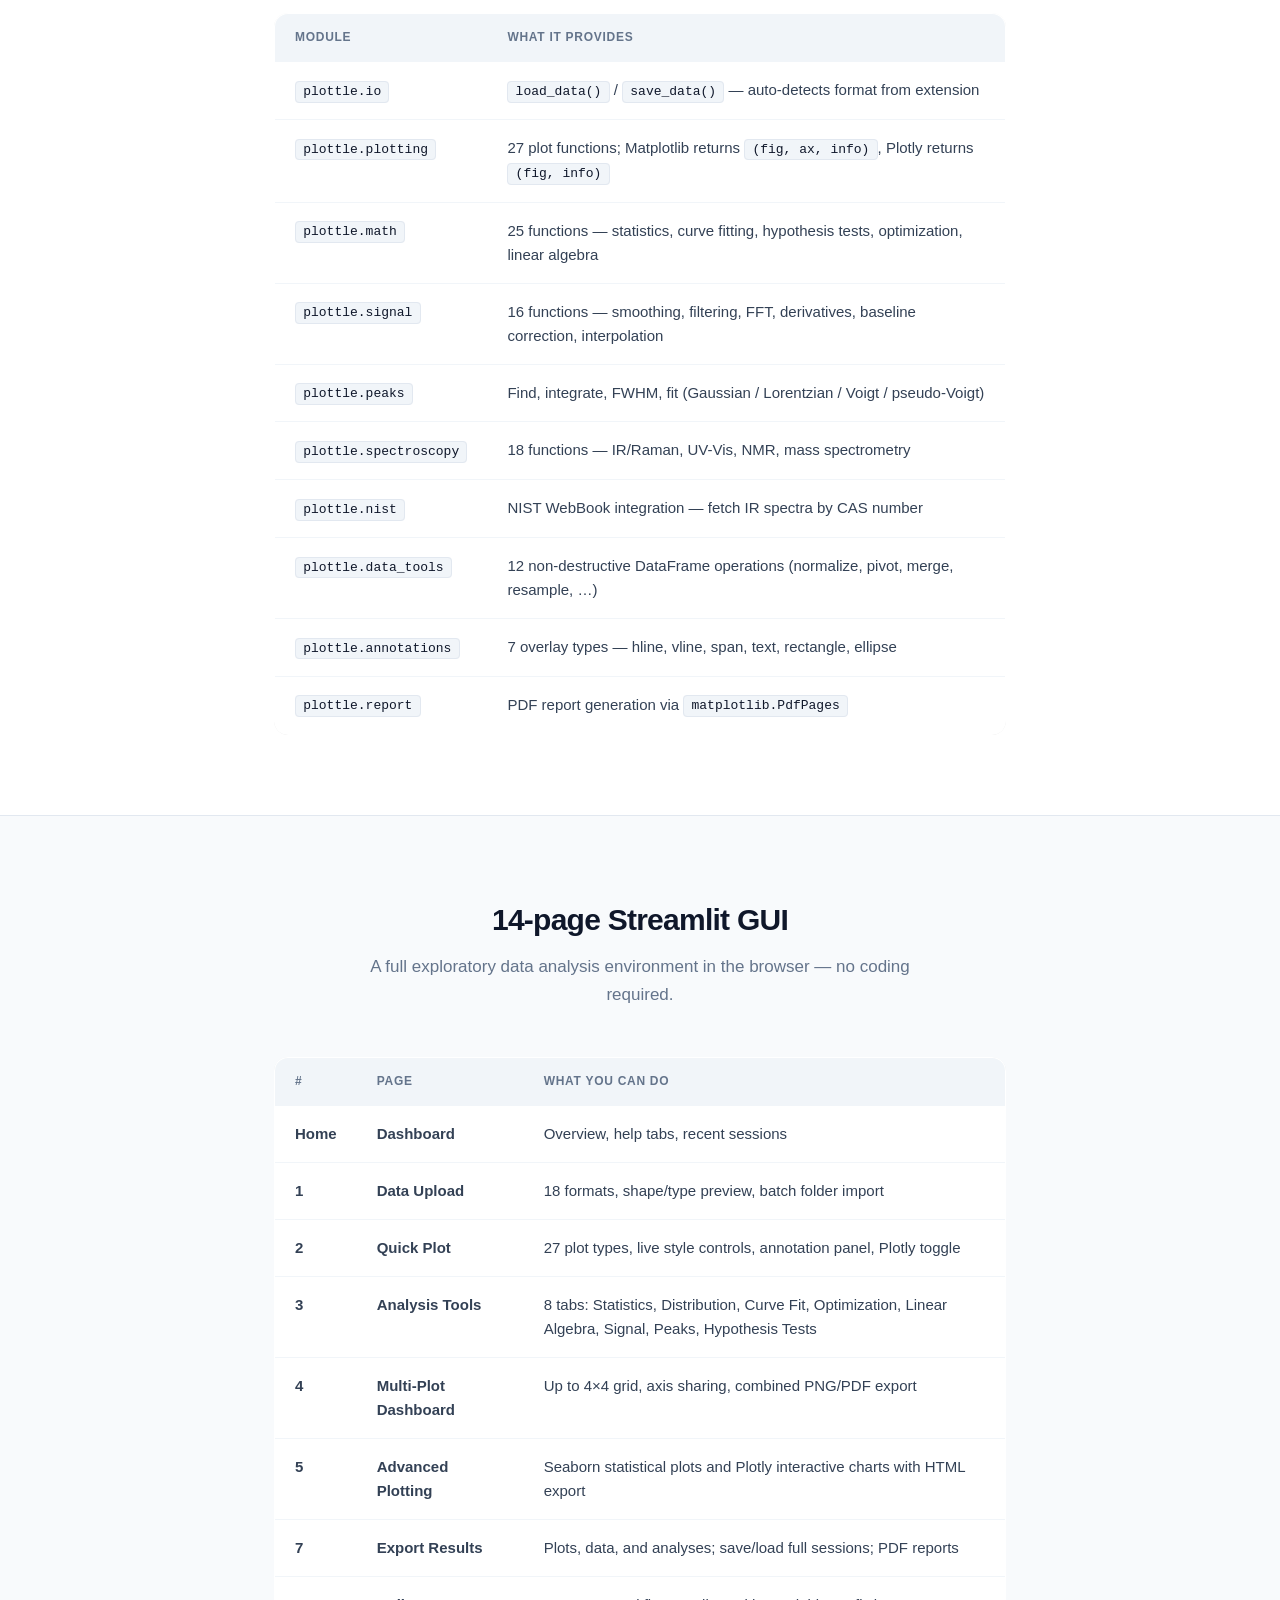
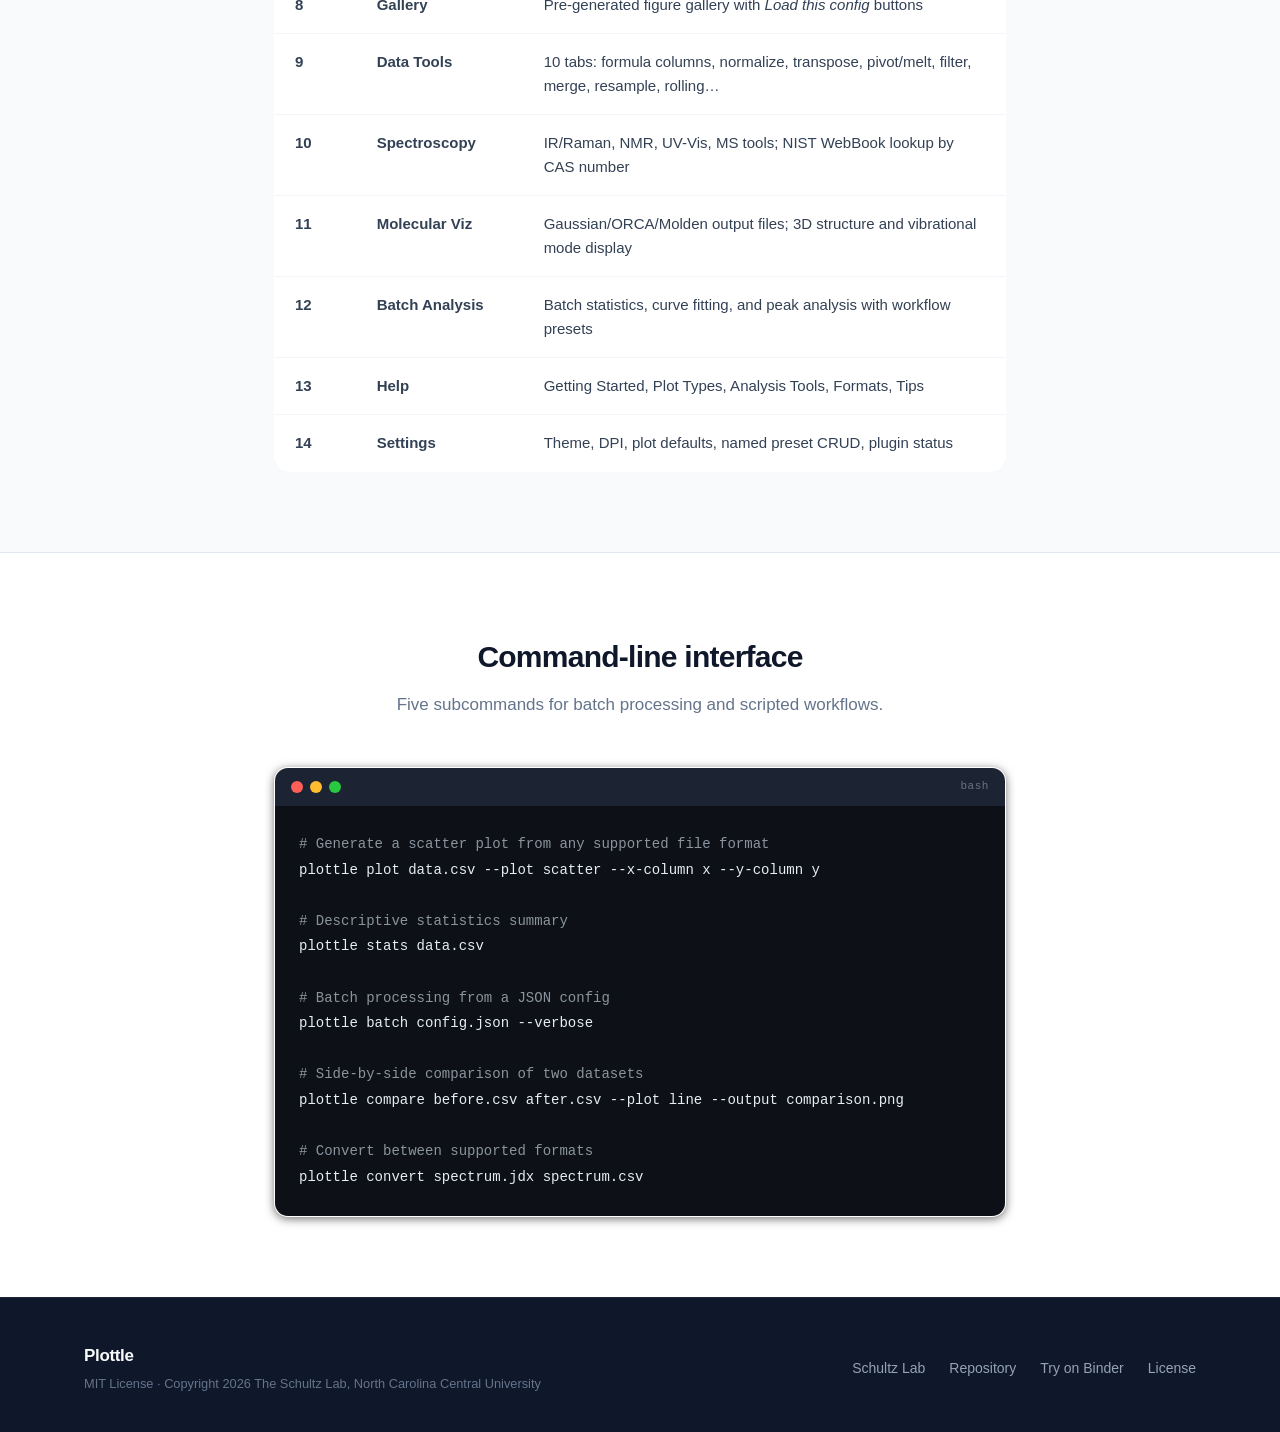
==== commit 07fbb5e4: "Theme follows the user's choice; honest save reporting; a11y and doc fixes Audit A-17, A-18, A-19, A" ====
--- a/docs/index.html
+++ b/docs/index.html
@@ -4,7 +4,7 @@
   <meta charset="UTF-8">
   <meta name="viewport" content="width=device-width, initial-scale=1.0">
   <title>Plottle — Scientific Data Visualization for Python</title>
-  <meta name="description" content="A general-purpose Python toolkit for scientific data visualization and analysis. 26 plot types, 14-page Streamlit GUI, 18 file formats, and a full Python API.">
+  <meta name="description" content="A general-purpose Python toolkit for scientific data visualization and analysis. 27 plot types, 14-page Streamlit GUI, 18 file formats, and a full Python API.">
   <meta property="og:title" content="Plottle">
   <meta property="og:description" content="Scientific data visualization for Python — Matplotlib, Seaborn, and Plotly behind one clean API and a point-and-click GUI.">
   <meta property="og:type" content="website">
@@ -166,6 +166,7 @@
       to   { transform: scale(1); opacity: 1; }
     }
     @media (prefers-reduced-motion: reduce) {
+      html { scroll-behavior: auto; }
       .chart-line { animation: none; stroke-dashoffset: 0; }
       .chart-dot  { animation: none; }
     }
@@ -401,7 +402,7 @@
       <div class="hero__text">
         <div class="hero__eyebrow">
           <span class="pill">Schultz Lab &middot; NCCU</span>
-          <span class="pill pill--pink">26 plot types</span>
+          <span class="pill pill--pink">27 plot types</span>
         </div>
         <h1 class="hero__title">Scientific data<br>visualization,<br>simplified</h1>
         <p class="hero__subtitle">
@@ -790,7 +791,7 @@
           </tr>
           <tr>
             <td><code>plottle.plotting</code></td>
-            <td>26 plot functions; Matplotlib returns <code>(fig, ax, info)</code>, Plotly returns <code>(fig, info)</code></td>
+            <td>27 plot functions; Matplotlib returns <code>(fig, ax, info)</code>, Plotly returns <code>(fig, info)</code></td>
           </tr>
           <tr>
             <td><code>plottle.math</code></td>
@@ -861,7 +862,7 @@
           <tr>
             <td class="td-num">2</td>
             <td><strong>Quick Plot</strong></td>
-            <td>26 plot types, live style controls, annotation panel, Plotly toggle</td>
+            <td>27 plot types, live style controls, annotation panel, Plotly toggle</td>
           </tr>
           <tr>
             <td class="td-num">3</td>
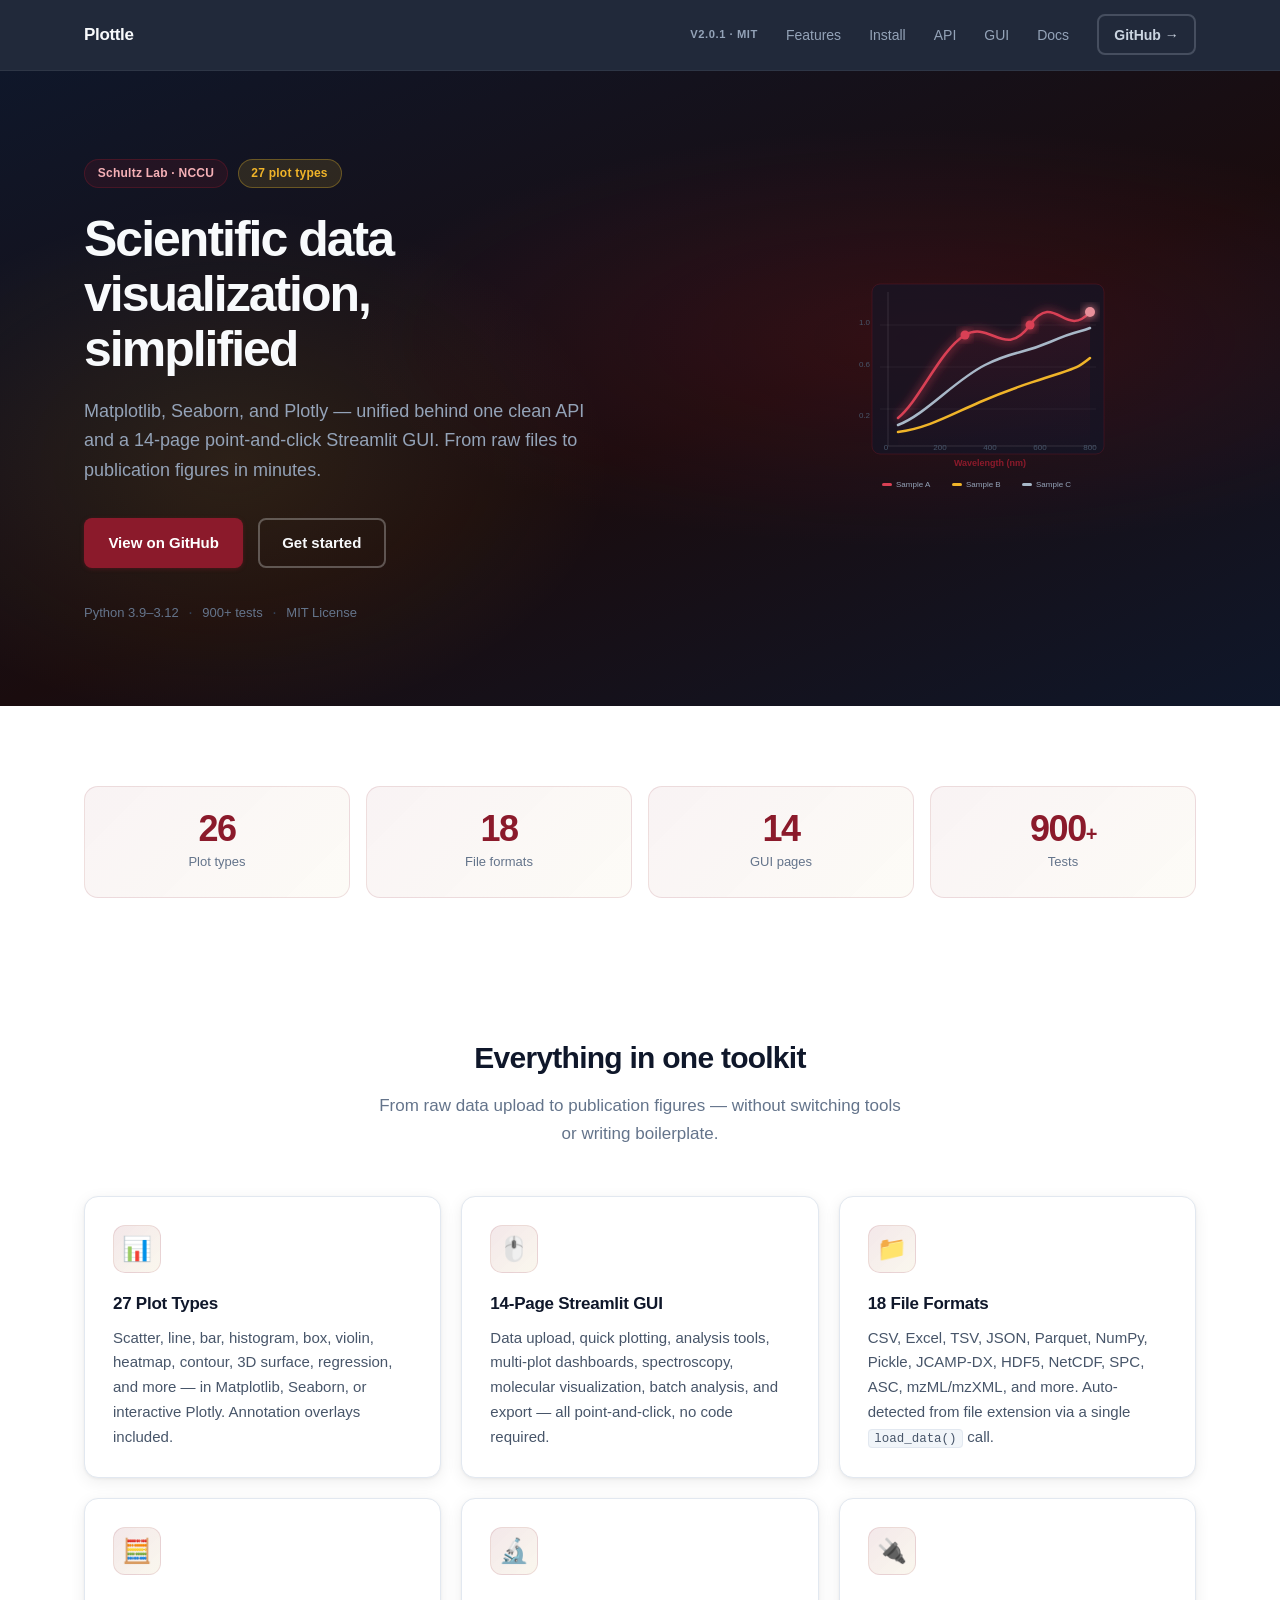
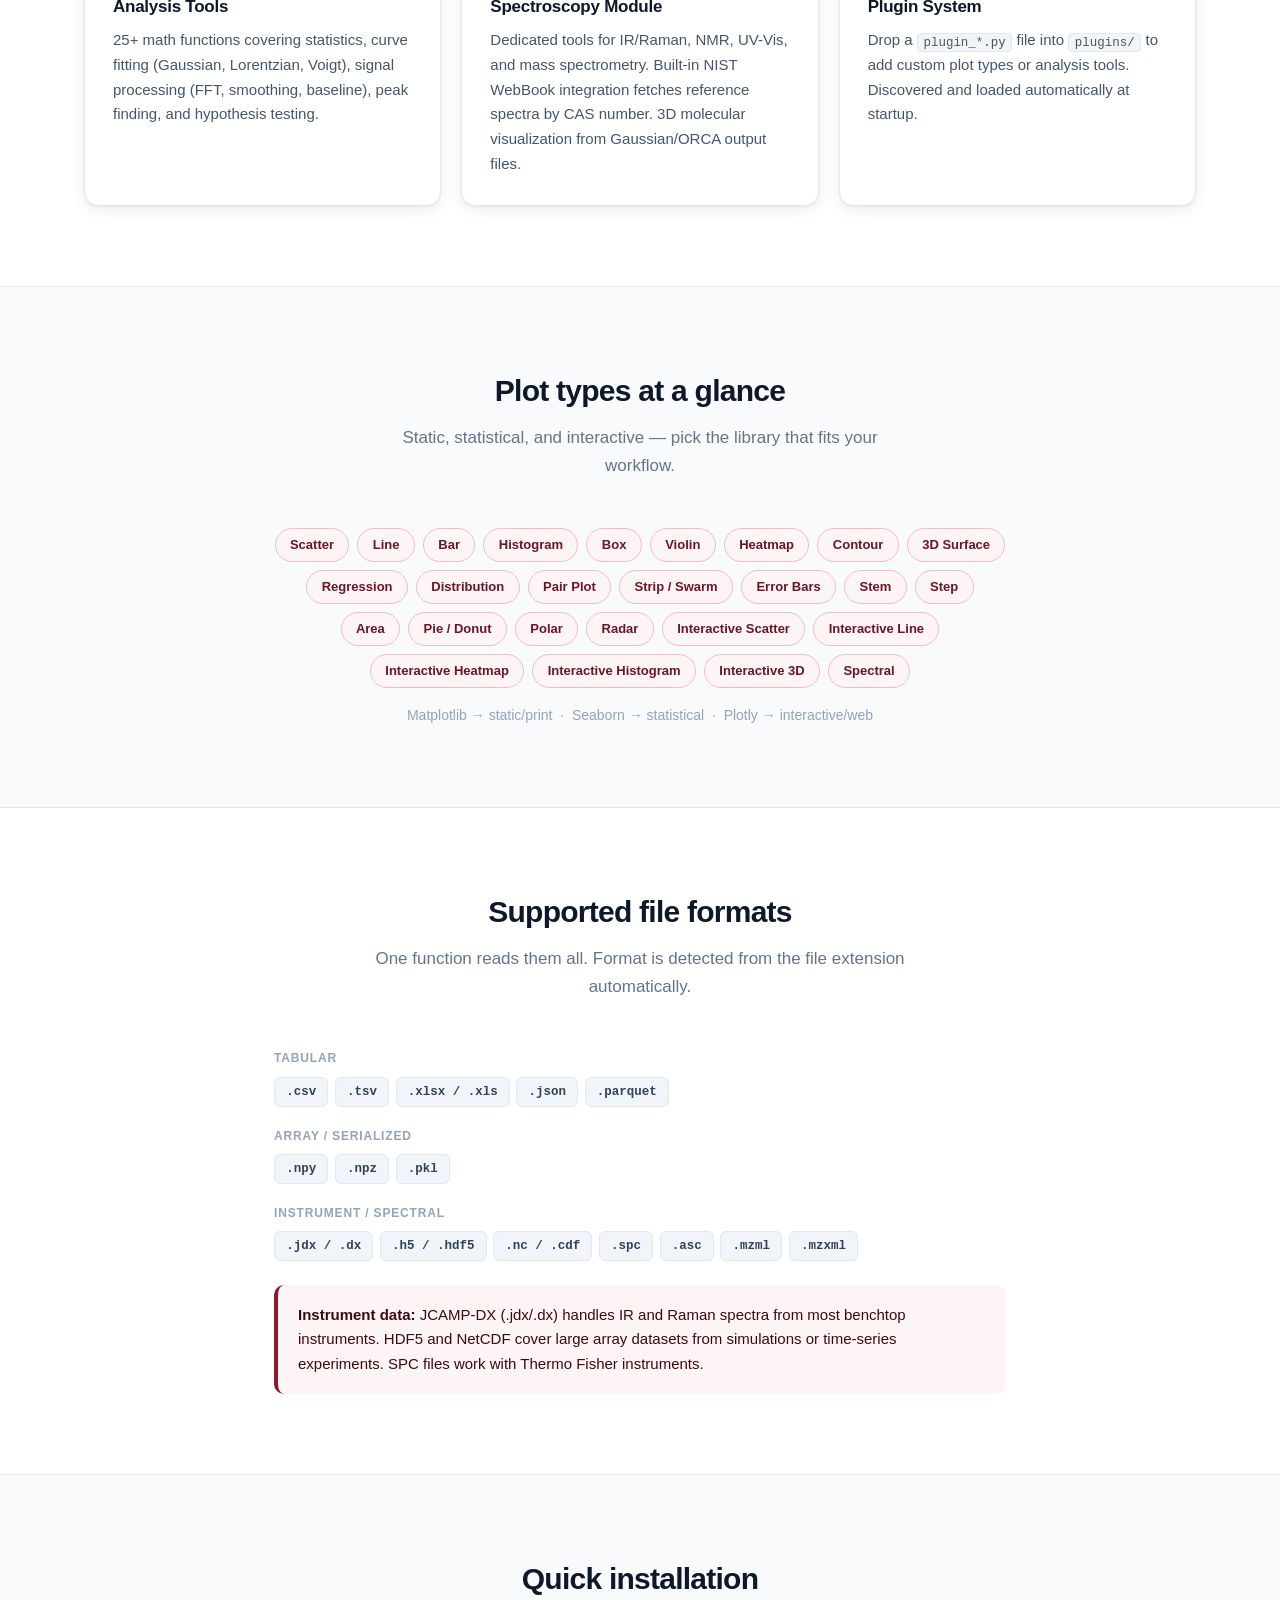
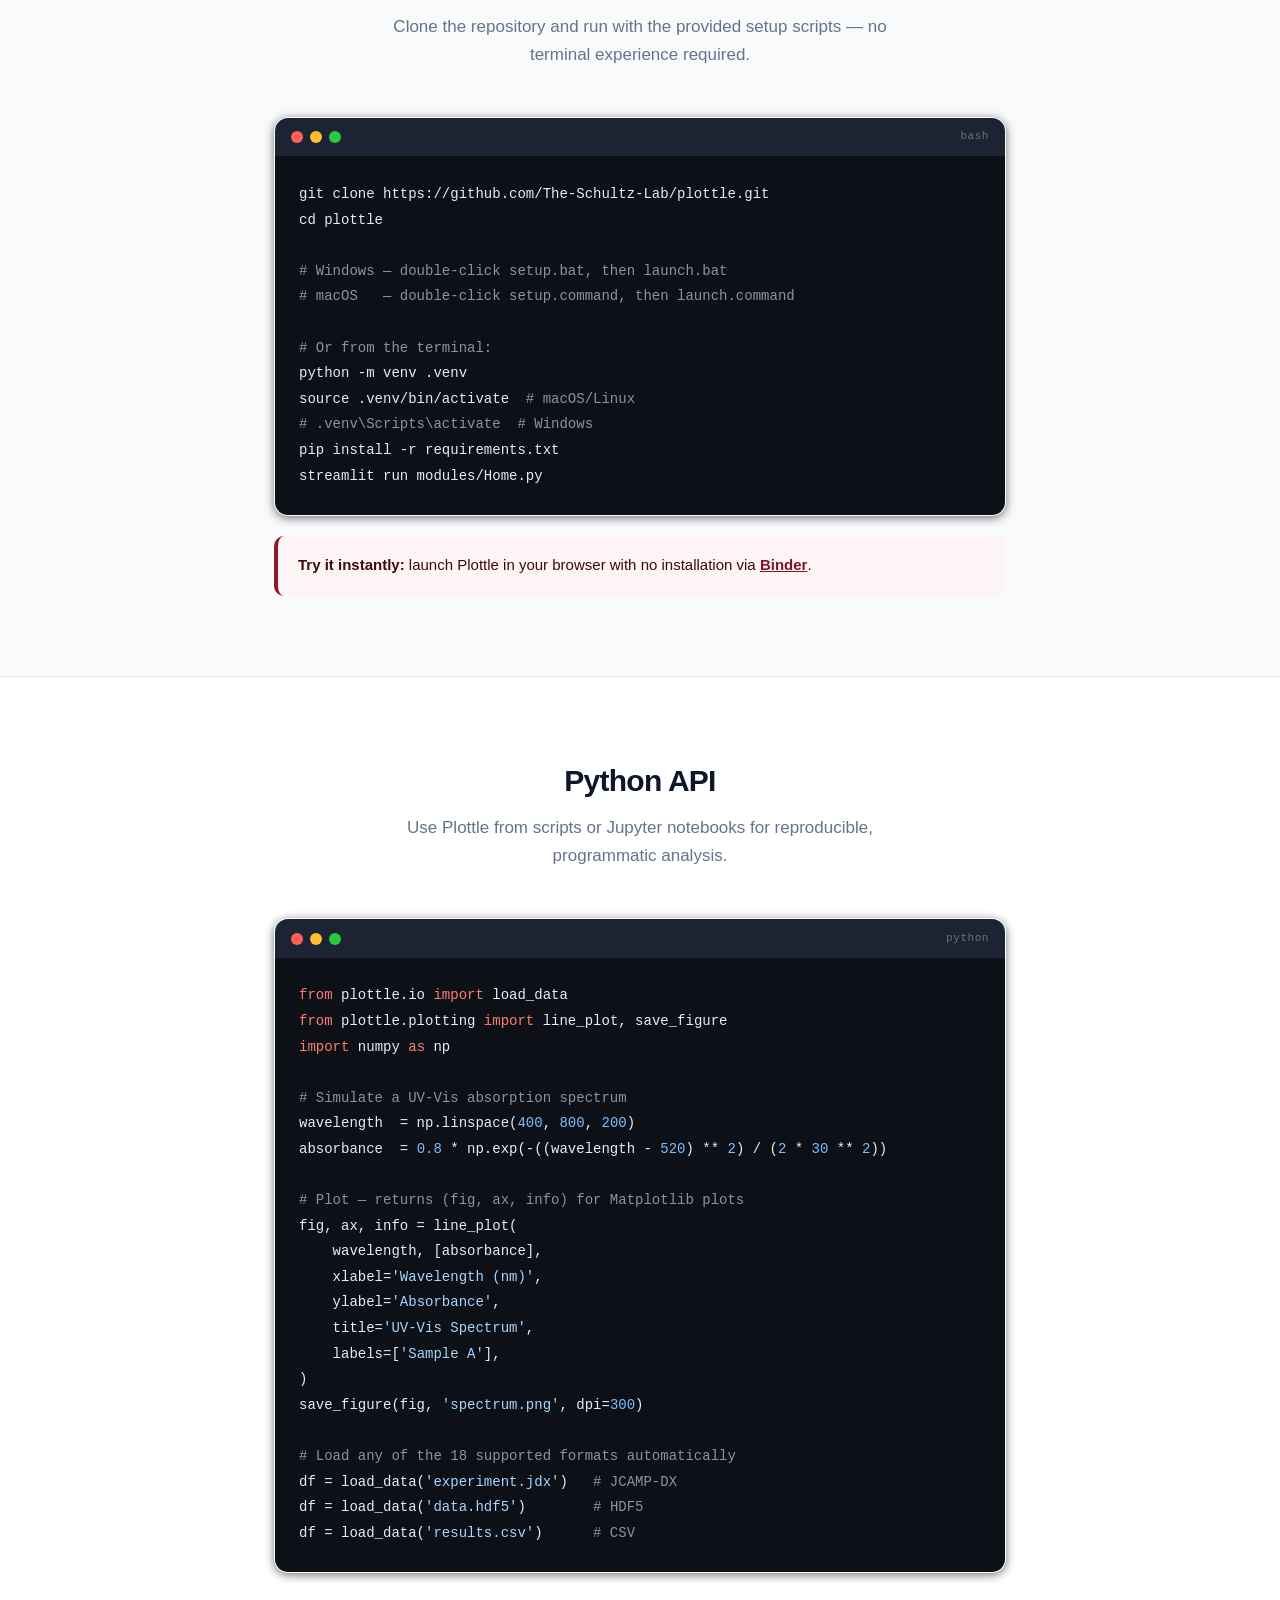
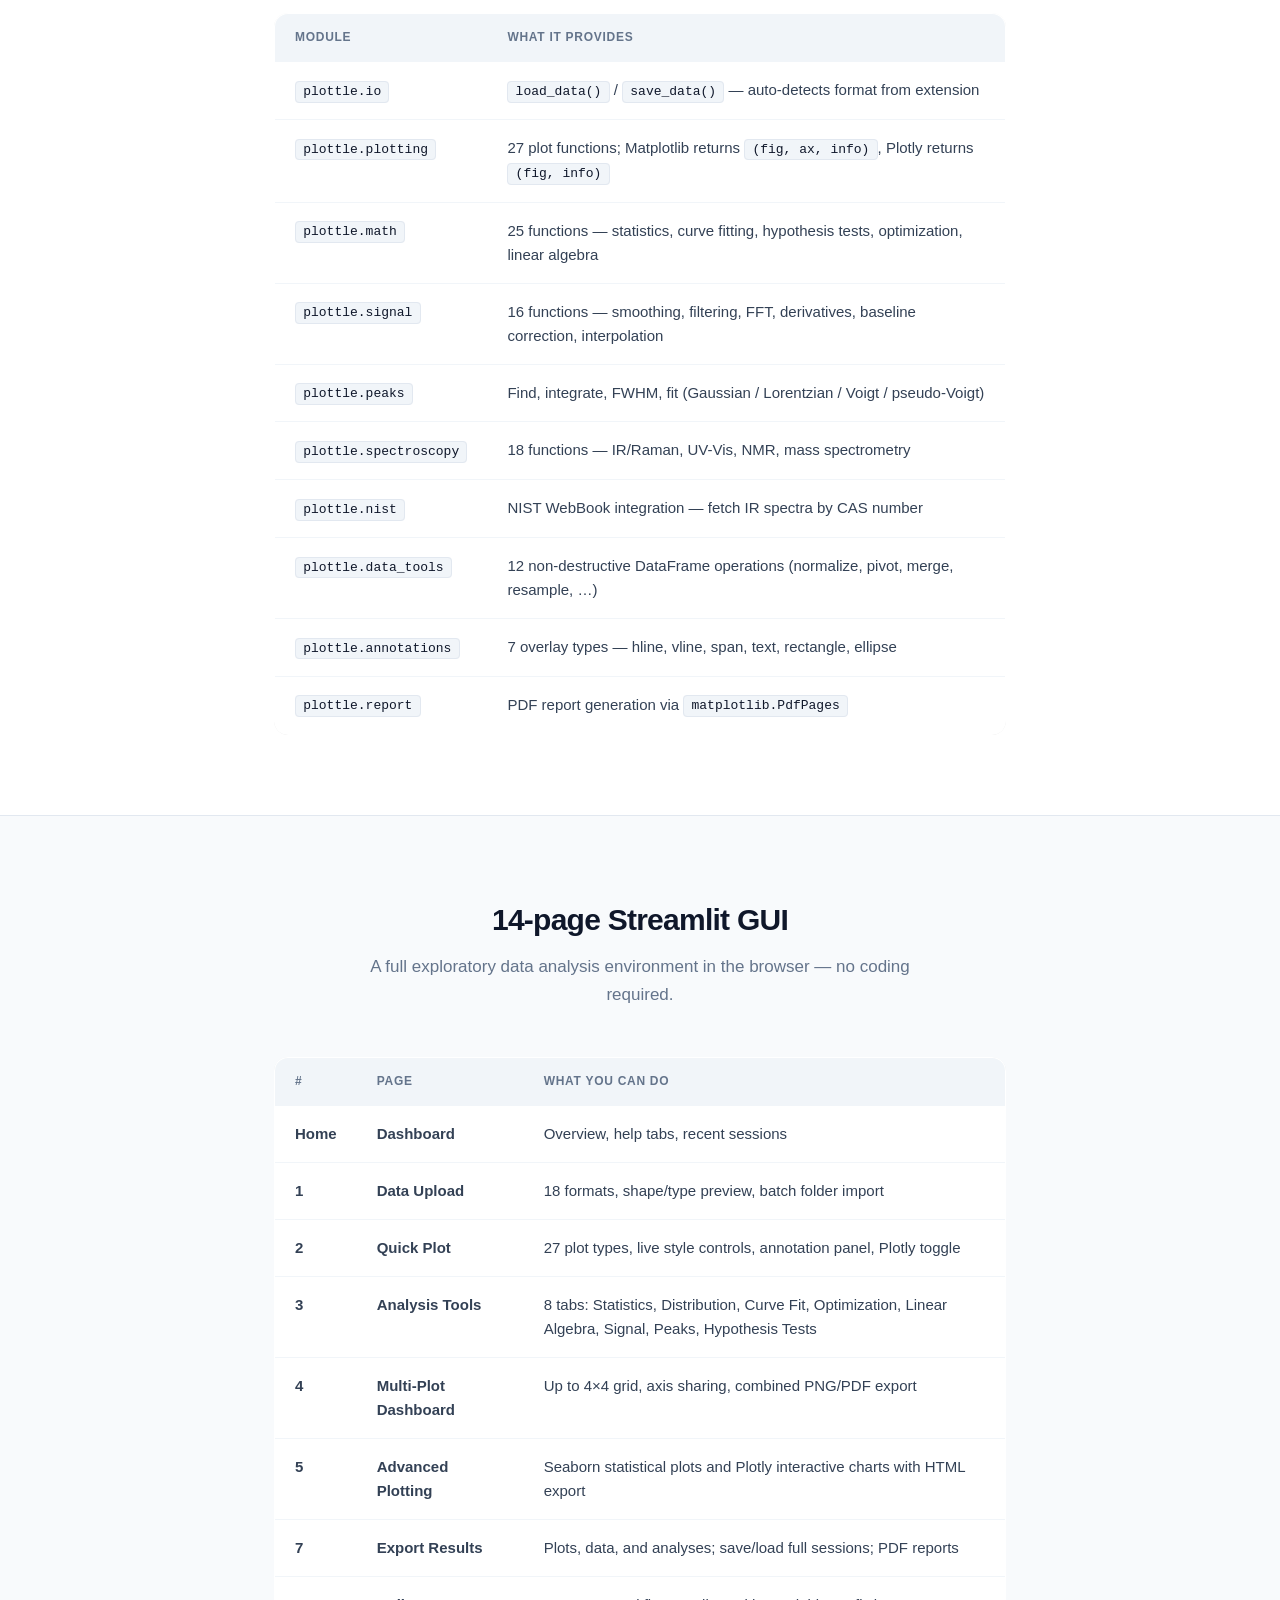
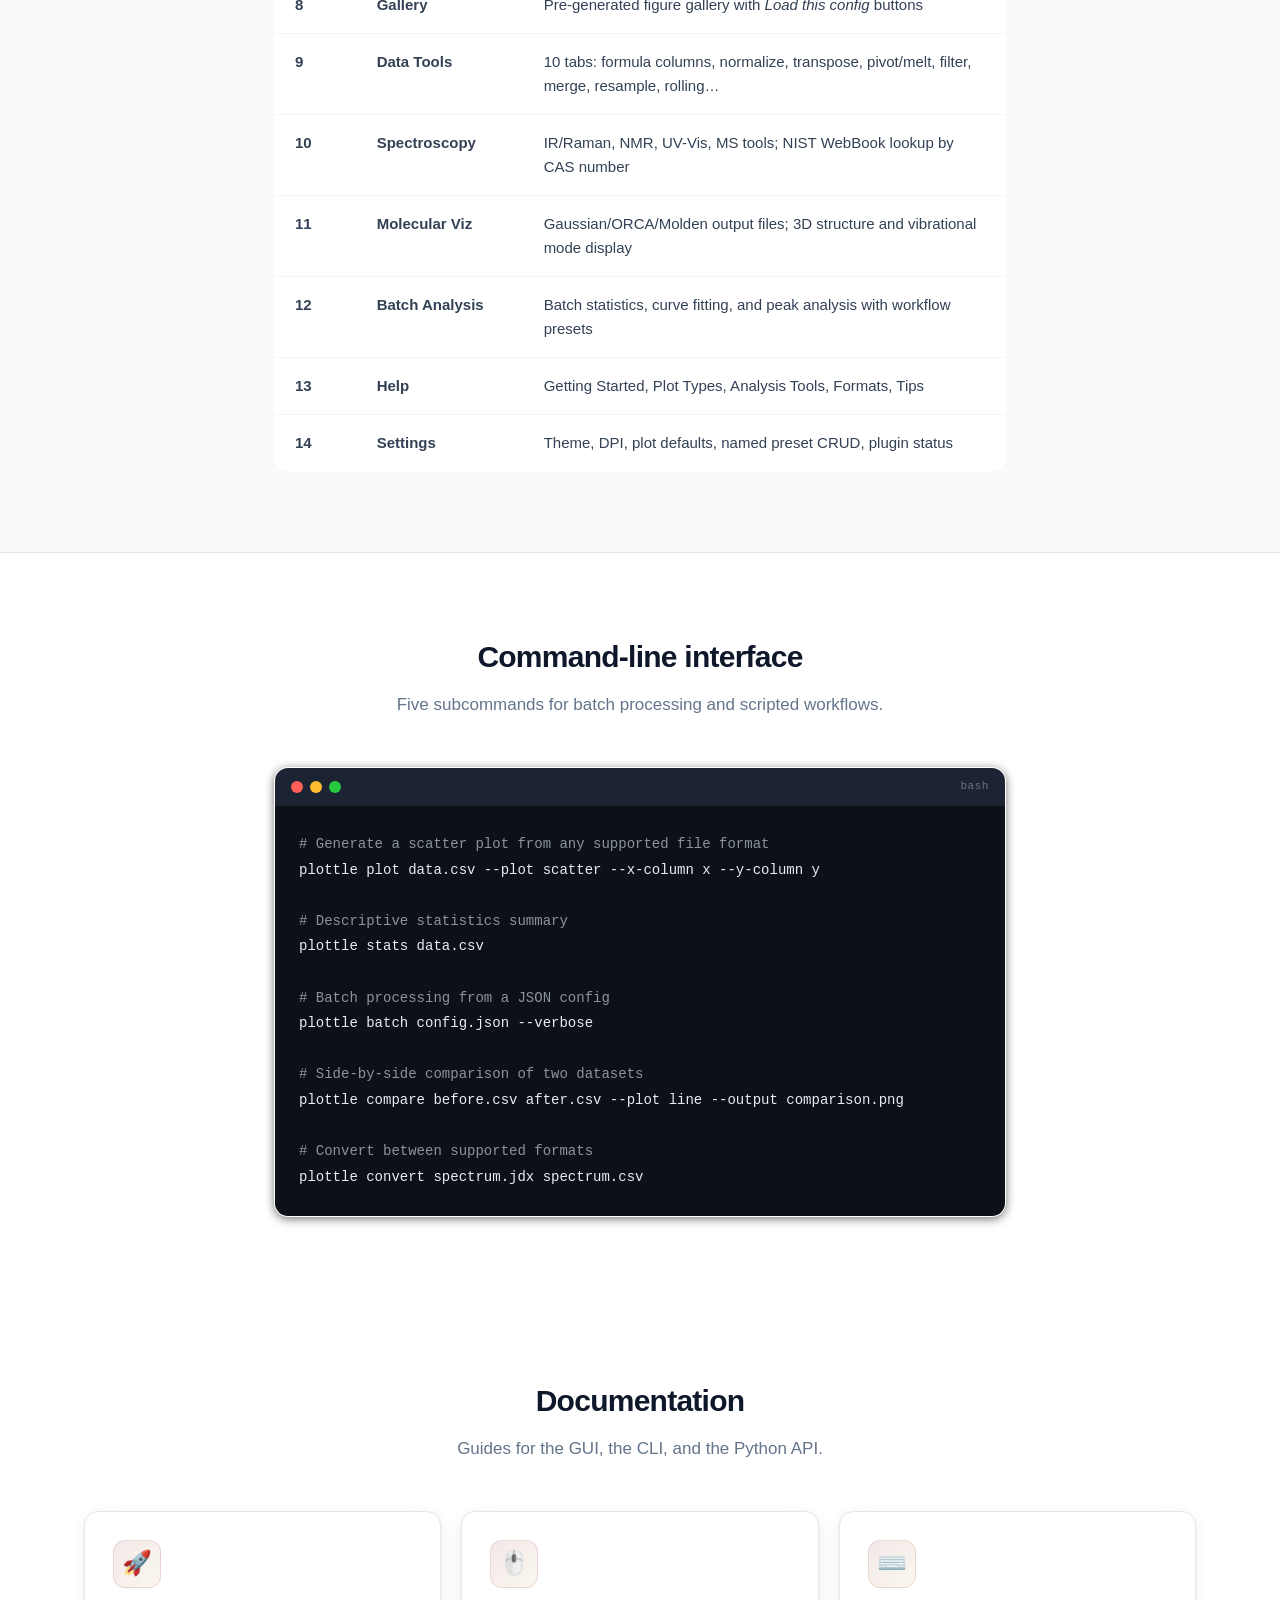
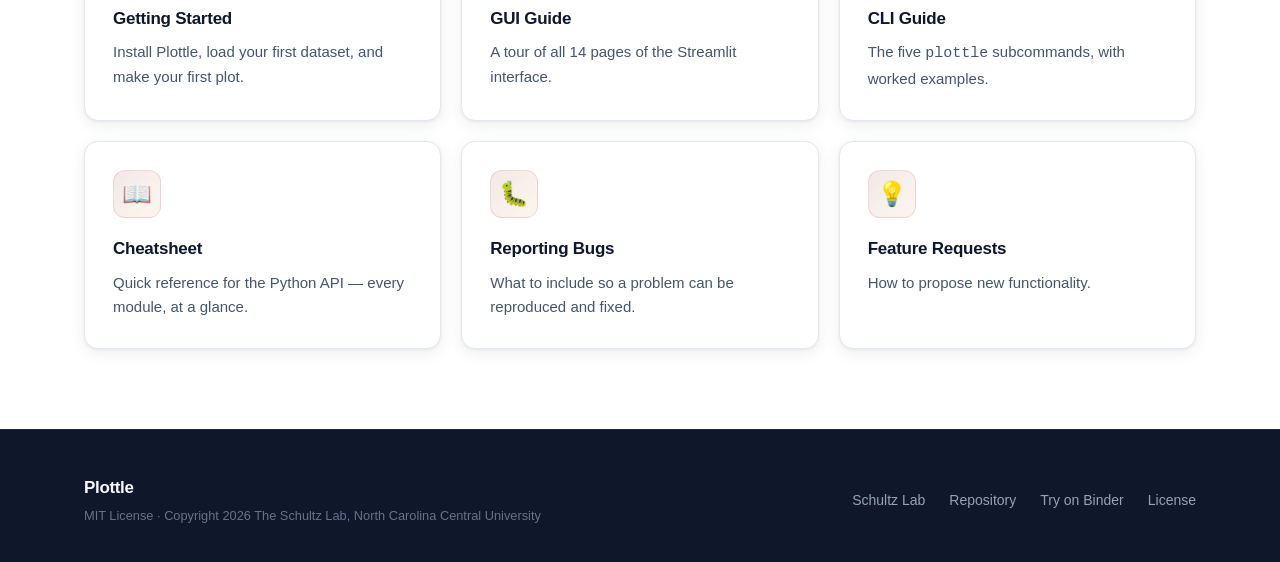
==== commit d7a1a680: "Replace the unbuilt Sphinx setup with a working docs site (A-13) Per the user's decision: drop Sphin" ====
--- a/docs/index.html
+++ b/docs/index.html
@@ -222,6 +222,8 @@
       background: linear-gradient(135deg, rgba(139,26,43,0.10), rgba(197,160,40,0.08));
       border: 1px solid rgba(139,26,43,0.12);
     }
+    .feature-card__title a { color: inherit; text-decoration: none; }
+    .feature-card__title a:hover { text-decoration: underline; }
     .feature-card__title {
       font-size: 1.0625rem; font-weight: 700;
       color: #0f172a; margin-bottom: 0.5rem;
@@ -390,6 +392,7 @@
     <a class="nav__link" href="#install">Install</a>
     <a class="nav__link" href="#api">API</a>
     <a class="nav__link" href="#gui">GUI</a>
+    <a class="nav__link" href="#docs">Docs</a>
     <a class="btn btn--ghost" href="https://github.com/The-Schultz-Lab/plottle">GitHub &rarr;</a>
   </div>
 </nav>
@@ -543,7 +546,7 @@
 
       <div class="card">
         <div class="feature-card__icon">📊</div>
-        <div class="feature-card__title">26 Plot Types</div>
+        <div class="feature-card__title">27 Plot Types</div>
         <p class="feature-card__body">
           Scatter, line, bar, histogram, box, violin, heatmap, contour, 3D surface,
           regression, and more &mdash; in Matplotlib, Seaborn, or interactive Plotly.
@@ -957,6 +960,79 @@
   </div>
 </section>
 
+<!-- ── Documentation ─────────────────────────────────────────────────────── -->
+<section class="section" id="docs">
+  <div class="container">
+    <h2 class="section__title">Documentation</h2>
+    <p class="section__subtitle">
+      Guides for the GUI, the CLI, and the Python API.
+    </p>
+    <div class="features-grid">
+
+      <div class="card">
+        <div class="feature-card__icon">🚀</div>
+        <div class="feature-card__title">
+          <a href="getting-started.html">Getting Started</a>
+        </div>
+        <p class="feature-card__body">
+          Install Plottle, load your first dataset, and make your first plot.
+        </p>
+      </div>
+
+      <div class="card">
+        <div class="feature-card__icon">🖱️</div>
+        <div class="feature-card__title">
+          <a href="gui-guide.html">GUI Guide</a>
+        </div>
+        <p class="feature-card__body">
+          A tour of all 14 pages of the Streamlit interface.
+        </p>
+      </div>
+
+      <div class="card">
+        <div class="feature-card__icon">⌨️</div>
+        <div class="feature-card__title">
+          <a href="cli-guide.html">CLI Guide</a>
+        </div>
+        <p class="feature-card__body">
+          The five <code>plottle</code> subcommands, with worked examples.
+        </p>
+      </div>
+
+      <div class="card">
+        <div class="feature-card__icon">📖</div>
+        <div class="feature-card__title">
+          <a href="cheatsheet.html">Cheatsheet</a>
+        </div>
+        <p class="feature-card__body">
+          Quick reference for the Python API &mdash; every module, at a glance.
+        </p>
+      </div>
+
+      <div class="card">
+        <div class="feature-card__icon">🐛</div>
+        <div class="feature-card__title">
+          <a href="bug-reports.html">Reporting Bugs</a>
+        </div>
+        <p class="feature-card__body">
+          What to include so a problem can be reproduced and fixed.
+        </p>
+      </div>
+
+      <div class="card">
+        <div class="feature-card__icon">💡</div>
+        <div class="feature-card__title">
+          <a href="feature-requests.html">Feature Requests</a>
+        </div>
+        <p class="feature-card__body">
+          How to propose new functionality.
+        </p>
+      </div>
+
+    </div>
+  </div>
+</section>
+
 <!-- ── Footer ────────────────────────────────────────────────────────────── -->
 <footer class="footer">
   <div class="container">
